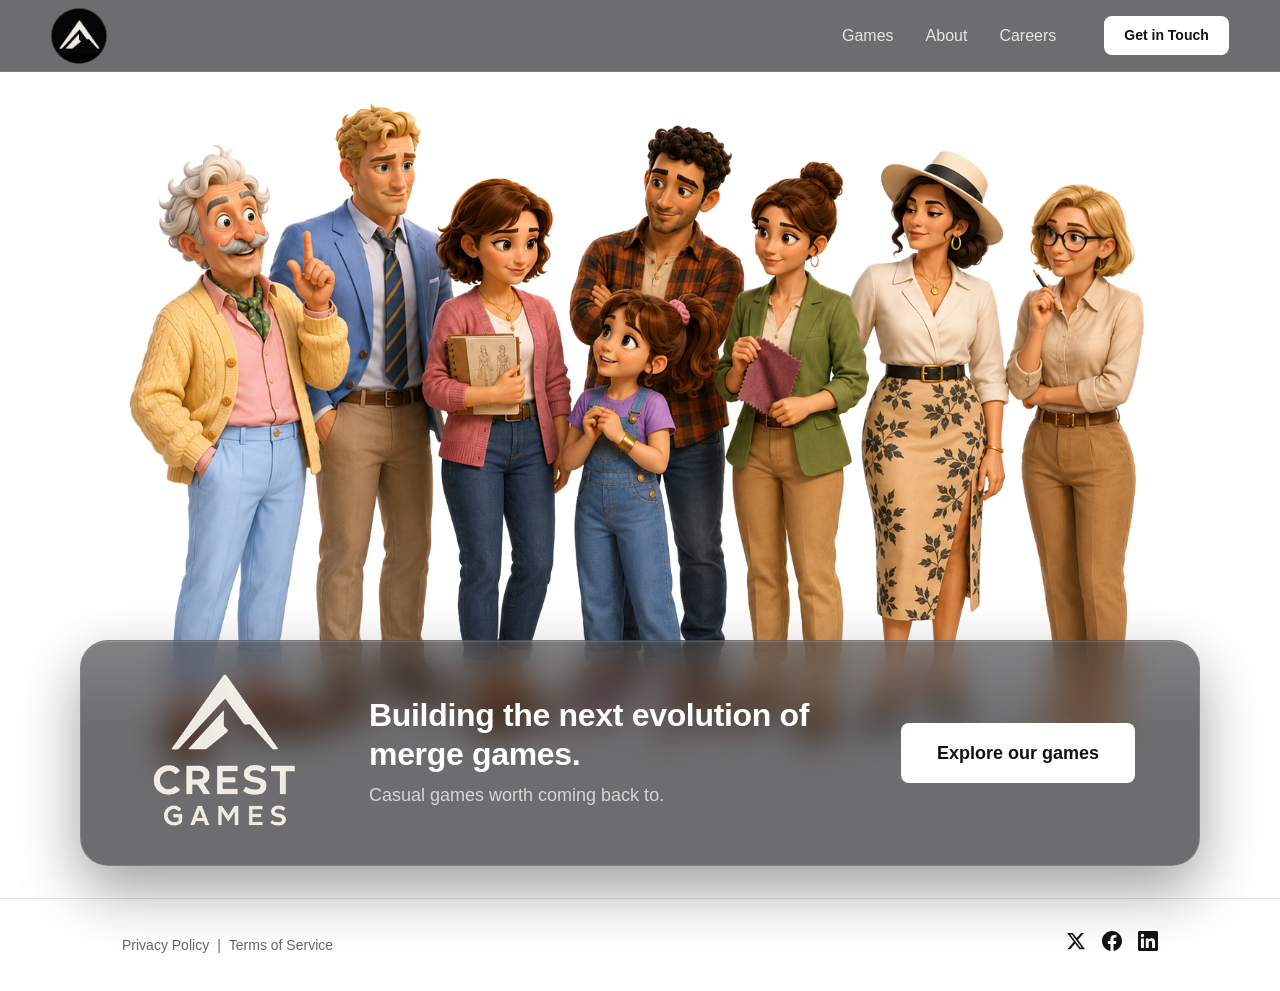
==== index.html @ 96321741 "deploy: Nimble-Games/crest-site@a5022a24611063929df1b5bb5a8504cf4a2ead7c" ====
<!DOCTYPE html><html lang="en"> <head><meta charset="UTF-8"><meta name="viewport" content="width=device-width, initial-scale=1.0"><title>Crest Games — Games that reward quick thinking and elegant execution</title><meta name="description" content="Crest Games — Building engaging casual mobile games worth coming back to."><link rel="canonical" href="https://crest.gs/"><!-- Favicon --><link rel="icon" type="image/png" href="/logo.png"><link rel="apple-touch-icon" href="/logo.png"><!-- Open Graph --><meta property="og:type" content="website"><meta property="og:title" content="Crest Games — Games that reward quick thinking and elegant execution"><meta property="og:description" content="Crest Games — Building engaging casual mobile games worth coming back to."><meta property="og:url" content="https://crest.gs/"><meta property="og:image" content="https://crest.gs/logo-text.png"><meta property="og:site_name" content="Crest Games"><!-- Twitter Card --><meta name="twitter:card" content="summary"><meta name="twitter:title" content="Crest Games — Games that reward quick thinking and elegant execution"><meta name="twitter:description" content="Crest Games — Building engaging casual mobile games worth coming back to."><meta name="twitter:image" content="https://crest.gs/logo-text.png"><!-- Fonts: Satoshi (Fontshare) --><link rel="preconnect" href="https://api.fontshare.com" crossorigin><link href="https://api.fontshare.com/v2/css?f[]=satoshi@300,400,500,700,900&display=swap" rel="stylesheet"><style>.sr-only[data-astro-cid-bbe6dxrz]{position:absolute;width:1px;height:1px;padding:0;margin:-1px;overflow:hidden;clip:rect(0,0,0,0);white-space:nowrap;border:0}.hero[data-astro-cid-bbe6dxrz]{display:flex;flex-direction:column;align-items:center;padding:0 var(--space-lg) var(--space-lg)}.hero-stage[data-astro-cid-bbe6dxrz]{width:100%;display:flex;justify-content:center;padding-top:var(--space-md)}.hero-art[data-astro-cid-bbe6dxrz]{display:block;width:auto;height:auto;max-width:min(1760px,95vw);max-height:calc(100dvh - 220px)}.hero-card[data-astro-cid-bbe6dxrz]{position:relative;z-index:2;width:100%;max-width:1120px;margin-top:calc(-1 * var(--space-2xl));display:flex;flex-direction:row;align-items:center;gap:var(--space-xl);text-align:left;background:#0c0c1099;backdrop-filter:blur(18px) saturate(140%);-webkit-backdrop-filter:blur(18px) saturate(140%);border:1px solid rgba(255,255,255,.14);border-radius:28px;box-shadow:0 24px 60px #00000061,inset 0 1px 1px #ffffff29;padding:var(--space-lg) var(--space-xl);overflow:hidden}.hero-card[data-astro-cid-bbe6dxrz]:before{content:"";position:absolute;inset:0;border-radius:inherit;pointer-events:none;background:linear-gradient(180deg,#ffffff24,#fff0 40%)}.hero-card[data-astro-cid-bbe6dxrz]>[data-astro-cid-bbe6dxrz]{position:relative;z-index:1}.hero-logo[data-astro-cid-bbe6dxrz]{width:160px;height:auto;flex-shrink:0}.hero-copy[data-astro-cid-bbe6dxrz]{flex:1;min-width:0}.hero-tagline[data-astro-cid-bbe6dxrz]{font-size:var(--font-size-2xl);font-weight:700;color:#fff;line-height:1.2;letter-spacing:-.01em}.hero-subtitle[data-astro-cid-bbe6dxrz]{font-size:var(--font-size-lg);color:#ffffffb8;margin-top:var(--space-sm)}.hero-cta[data-astro-cid-bbe6dxrz]{flex-shrink:0;white-space:nowrap;font-size:var(--font-size-lg);padding:1rem 2.25rem;background-color:#fff;color:#111114}.hero-cta[data-astro-cid-bbe6dxrz]:hover{background-color:#ffffffd9}@media(max-width:768px){.hero[data-astro-cid-bbe6dxrz]{padding:0 var(--space-md) var(--space-lg)}.hero-card[data-astro-cid-bbe6dxrz]{flex-direction:column;text-align:center;gap:var(--space-md);margin-top:calc(-1 * var(--space-md));padding:var(--space-xl) var(--space-lg)}.hero-logo[data-astro-cid-bbe6dxrz]{width:140px}.hero-cta[data-astro-cid-bbe6dxrz]{width:100%}}
</style>
<link rel="stylesheet" href="/_astro/BaseLayout.Bu2Nn2dx.css"></head> <body> <a href="#main-content" class="skip-link">Skip to content</a> <header class="site-header" data-astro-cid-3ef6ksr2> <nav class="nav" aria-label="Main navigation" data-astro-cid-3ef6ksr2> <a href="/" class="nav-logo" aria-label="Crest Games home" data-astro-cid-3ef6ksr2> <img src="/logo-header.png" alt="" width="56" height="56" data-astro-cid-3ef6ksr2> </a> <ul class="nav-links" id="nav-links" data-astro-cid-3ef6ksr2> <li data-astro-cid-3ef6ksr2> <a href="/games" data-astro-cid-3ef6ksr2> Games </a> </li><li data-astro-cid-3ef6ksr2> <a href="/about" data-astro-cid-3ef6ksr2> About </a> </li><li data-astro-cid-3ef6ksr2> <a href="/careers" data-astro-cid-3ef6ksr2> Careers </a> </li> </ul> <a href="/contact" class="cta-button nav-cta" data-astro-cid-3ef6ksr2>Get in Touch</a> <button class="mobile-menu-toggle" aria-label="Toggle menu" aria-expanded="false" aria-controls="nav-links" data-astro-cid-3ef6ksr2> <span data-astro-cid-3ef6ksr2></span> <span data-astro-cid-3ef6ksr2></span> <span data-astro-cid-3ef6ksr2></span> </button> </nav> </header> <script type="module">const e=document.querySelector(".mobile-menu-toggle"),t=document.getElementById("nav-links");e&&t&&e.addEventListener("click",()=>{const n=e.getAttribute("aria-expanded")==="true";e.setAttribute("aria-expanded",String(!n)),t.classList.toggle("is-open")});</script> <main id="main-content">  <section class="hero" aria-labelledby="hero-heading" data-astro-cid-bbe6dxrz> <h1 id="hero-heading" class="sr-only" data-astro-cid-bbe6dxrz>Crest Games</h1> <div class="hero-stage" data-astro-cid-bbe6dxrz> <img class="hero-art" src="/landing.png" alt="The Merge Mogul cast" loading="eager" data-astro-cid-bbe6dxrz> </div> <div class="hero-card" data-astro-cid-bbe6dxrz> <img src="/logo-full-white.png" alt="Crest Games" class="hero-logo" width="160" height="160" data-astro-cid-bbe6dxrz> <div class="hero-copy" data-astro-cid-bbe6dxrz> <p class="hero-tagline" data-astro-cid-bbe6dxrz>Building the next evolution of merge games.</p> <p class="hero-subtitle" data-astro-cid-bbe6dxrz>Casual games worth coming back to.</p> </div> <a href="/games" class="cta-button hero-cta" data-astro-cid-bbe6dxrz>Explore our games</a> </div> </section>  </main> <footer class="site-footer" data-astro-cid-sz7xmlte> <div class="footer-inner container" data-astro-cid-sz7xmlte> <div class="footer-legal" data-astro-cid-sz7xmlte> <a href="/privacy-policy" data-astro-cid-sz7xmlte>Privacy Policy</a> <span aria-hidden="true" data-astro-cid-sz7xmlte>|</span> <a href="/terms-of-service" data-astro-cid-sz7xmlte>Terms of Service</a> </div> <div class="social-icons" data-astro-cid-dv46nlzh> <a href="#" target="_blank" rel="noopener noreferrer" aria-label="Twitter" data-astro-cid-dv46nlzh> <svg width="20" height="20" viewBox="0 0 24 24" fill="currentColor" xmlns="http://www.w3.org/2000/svg" data-astro-cid-dv46nlzh> <path d="M18.244 2.25h3.308l-7.227 8.26 8.502 11.24H16.17l-5.214-6.817L4.99 21.75H1.68l7.73-8.835L1.254 2.25H8.08l4.713 6.231zm-1.161 17.52h1.833L7.084 4.126H5.117z" data-astro-cid-dv46nlzh></path> </svg> </a> <a href="#" target="_blank" rel="noopener noreferrer" aria-label="Facebook" data-astro-cid-dv46nlzh> <svg width="20" height="20" viewBox="0 0 24 24" fill="currentColor" xmlns="http://www.w3.org/2000/svg" data-astro-cid-dv46nlzh> <path d="M24 12.073c0-6.627-5.373-12-12-12s-12 5.373-12 12c0 5.99 4.388 10.954 10.125 11.854v-8.385H7.078v-3.47h3.047V9.43c0-3.007 1.792-4.669 4.533-4.669 1.312 0 2.686.235 2.686.235v2.953H15.83c-1.491 0-1.956.925-1.956 1.874v2.25h3.328l-.532 3.47h-2.796v8.385C19.612 23.027 24 18.062 24 12.073z" data-astro-cid-dv46nlzh></path> </svg> </a> <a href="#" target="_blank" rel="noopener noreferrer" aria-label="LinkedIn" data-astro-cid-dv46nlzh> <svg width="20" height="20" viewBox="0 0 24 24" fill="currentColor" xmlns="http://www.w3.org/2000/svg" data-astro-cid-dv46nlzh> <path d="M20.447 20.452h-3.554v-5.569c0-1.328-.027-3.037-1.852-3.037-1.853 0-2.136 1.445-2.136 2.939v5.667H9.351V9h3.414v1.561h.046c.477-.9 1.637-1.85 3.37-1.85 3.601 0 4.267 2.37 4.267 5.455v6.286zM5.337 7.433a2.062 2.062 0 01-2.063-2.065 2.064 2.064 0 112.063 2.065zm1.782 13.019H3.555V9h3.564v11.452zM22.225 0H1.771C.792 0 0 .774 0 1.729v20.542C0 23.227.792 24 1.771 24h20.451C23.2 24 24 23.227 24 22.271V1.729C24 .774 23.2 0 22.222 0h.003z" data-astro-cid-dv46nlzh></path> </svg> </a> </div> </div> </footer> </body></html>
---- _astro/BaseLayout.Bu2Nn2dx.css ----
.site-header[data-astro-cid-3ef6ksr2]{height:var(--header-height);display:flex;align-items:center;position:sticky;top:0;background:#0c0c1099;backdrop-filter:blur(18px) saturate(140%);-webkit-backdrop-filter:blur(18px) saturate(140%);z-index:100;border-bottom:1px solid rgba(255,255,255,.1)}.nav[data-astro-cid-3ef6ksr2]{display:flex;align-items:center;gap:var(--space-lg);width:100%;padding-inline:clamp(1.25rem,4vw,4rem)}.nav-logo[data-astro-cid-3ef6ksr2]{display:inline-flex;align-items:center;justify-content:center;width:56px;height:56px;border-radius:50%;background-color:#131316;border:1px solid rgba(255,255,255,.16);overflow:hidden;transition:transform .2s ease,box-shadow .2s ease;flex-shrink:0}.nav-logo[data-astro-cid-3ef6ksr2]:hover{transform:translateY(-1px);box-shadow:0 6px 18px #0000002e;text-decoration:none}.nav-logo[data-astro-cid-3ef6ksr2] img[data-astro-cid-3ef6ksr2]{display:block;width:100%;height:100%;object-fit:cover}.nav-links[data-astro-cid-3ef6ksr2]{display:flex;gap:var(--space-lg);margin-left:auto}.nav-links[data-astro-cid-3ef6ksr2] a[data-astro-cid-3ef6ksr2]{color:#ffffffd1;font-weight:500;font-size:var(--font-size-base);text-decoration:none;padding:var(--space-xs) 0;border-bottom:2px solid transparent;transition:border-color .2s ease}.nav-links[data-astro-cid-3ef6ksr2] a[data-astro-cid-3ef6ksr2]:hover,.nav-links[data-astro-cid-3ef6ksr2] a[data-astro-cid-3ef6ksr2][aria-current=page]{border-bottom-color:#fff;color:#fff;text-decoration:none}.nav-cta[data-astro-cid-3ef6ksr2]{margin-left:var(--space-md);white-space:nowrap;font-size:var(--font-size-sm);padding:.5rem 1.25rem;background-color:#fff;color:#111114}.nav-cta[data-astro-cid-3ef6ksr2]:hover{background-color:#ffffffd9}.mobile-menu-toggle[data-astro-cid-3ef6ksr2]{display:none;flex-direction:column;gap:5px;background:none;border:none;cursor:pointer;padding:var(--space-sm);margin-left:auto}.mobile-menu-toggle[data-astro-cid-3ef6ksr2] span[data-astro-cid-3ef6ksr2]{display:block;width:24px;height:2px;background-color:#fff;border-radius:2px;transition:transform .2s ease,opacity .2s ease}.mobile-menu-toggle[data-astro-cid-3ef6ksr2][aria-expanded=true] span[data-astro-cid-3ef6ksr2]:nth-child(1){transform:translateY(7px) rotate(45deg)}.mobile-menu-toggle[data-astro-cid-3ef6ksr2][aria-expanded=true] span[data-astro-cid-3ef6ksr2]:nth-child(2){opacity:0}.mobile-menu-toggle[data-astro-cid-3ef6ksr2][aria-expanded=true] span[data-astro-cid-3ef6ksr2]:nth-child(3){transform:translateY(-7px) rotate(-45deg)}@media(max-width:768px){.mobile-menu-toggle[data-astro-cid-3ef6ksr2]{display:flex}.nav-links[data-astro-cid-3ef6ksr2]{display:none;position:absolute;top:var(--header-height);left:0;right:0;flex-direction:column;background:#0c0c10eb;backdrop-filter:blur(18px) saturate(140%);-webkit-backdrop-filter:blur(18px) saturate(140%);padding:var(--space-lg);border-bottom:1px solid rgba(255,255,255,.1);gap:var(--space-md)}.nav-links[data-astro-cid-3ef6ksr2].is-open{display:flex}.nav-cta[data-astro-cid-3ef6ksr2]{display:none}.nav-links[data-astro-cid-3ef6ksr2].is-open+.nav-cta[data-astro-cid-3ef6ksr2]{display:none}}.social-icons[data-astro-cid-dv46nlzh]{display:flex;gap:var(--space-md)}.social-icons[data-astro-cid-dv46nlzh] a[data-astro-cid-dv46nlzh]{color:var(--color-accent);transition:opacity .2s ease;text-decoration:none}.social-icons[data-astro-cid-dv46nlzh] a[data-astro-cid-dv46nlzh]:hover{opacity:.7;text-decoration:none}.site-footer[data-astro-cid-sz7xmlte]{border-top:1px solid var(--color-border);padding:var(--space-lg) 0}.footer-inner[data-astro-cid-sz7xmlte]{display:flex;justify-content:space-between;align-items:center;flex-wrap:wrap;gap:var(--space-md)}.footer-legal[data-astro-cid-sz7xmlte]{display:flex;gap:var(--space-sm);align-items:center;font-size:var(--font-size-sm)}.footer-legal[data-astro-cid-sz7xmlte] a[data-astro-cid-sz7xmlte]{color:var(--color-text-muted);text-decoration:none}.footer-legal[data-astro-cid-sz7xmlte] a[data-astro-cid-sz7xmlte]:hover{color:var(--color-accent);text-decoration:underline}.footer-legal[data-astro-cid-sz7xmlte] span[data-astro-cid-sz7xmlte]{color:var(--color-text-muted)}@media(max-width:768px){.footer-inner[data-astro-cid-sz7xmlte]{flex-direction:column;text-align:center}}:root{--color-bg: #FFFFFF;--color-bg-card: #F6F7F9;--color-accent: #131316;--color-accent-hover: #000000;--color-accent-contrast: #FFFFFF;--color-text: #17181C;--color-text-muted: #626873;--color-border: #E6E7EB;--font-family: "Satoshi", -apple-system, BlinkMacSystemFont, "Segoe UI", sans-serif;--font-size-sm: .875rem;--font-size-base: 1rem;--font-size-lg: 1.125rem;--font-size-xl: 1.5rem;--font-size-2xl: 2rem;--font-size-3xl: 3rem;--space-xs: .25rem;--space-sm: .5rem;--space-md: 1rem;--space-lg: 2rem;--space-xl: 4rem;--space-2xl: 8rem;--max-width: 1100px;--header-height: 72px;--radius-sm: 4px;--radius-md: 8px;--radius-lg: 12px}*,*:before,*:after{box-sizing:border-box;margin:0;padding:0}html{scroll-behavior:smooth}body{font-family:var(--font-family);font-size:var(--font-size-base);color:var(--color-text);background-color:var(--color-bg);line-height:1.6;min-height:100vh;display:flex;flex-direction:column;-webkit-font-smoothing:antialiased;-moz-osx-font-smoothing:grayscale}main{flex:1}img{max-width:100%;height:auto;display:block}a{color:var(--color-accent);text-decoration:none}a:hover{text-decoration:underline}ul{list-style:none}.container{width:100%;max-width:var(--max-width);margin-inline:auto;padding-inline:var(--space-lg)}.cta-button{display:inline-block;background-color:var(--color-accent);color:var(--color-accent-contrast);padding:.75rem 1.75rem;border-radius:var(--radius-md);font-weight:600;font-size:var(--font-size-base);font-family:var(--font-family);text-decoration:none;border:none;cursor:pointer;transition:background-color .2s ease}.cta-button:hover{background-color:var(--color-accent-hover);text-decoration:none}.page-section{padding:var(--space-xl) 0}.page-header{text-align:center;margin-bottom:var(--space-xl)}.page-header h1{font-size:var(--font-size-2xl);color:var(--color-text);margin-bottom:var(--space-md)}.page-header p{font-size:var(--font-size-lg);color:var(--color-text-muted);max-width:600px;margin-inline:auto}.skip-link{position:absolute;top:-100%;left:var(--space-md);background:var(--color-accent);color:var(--color-accent-contrast);padding:var(--space-sm) var(--space-md);border-radius:var(--radius-sm);z-index:1000;font-weight:600}.skip-link:focus{top:var(--space-md)}
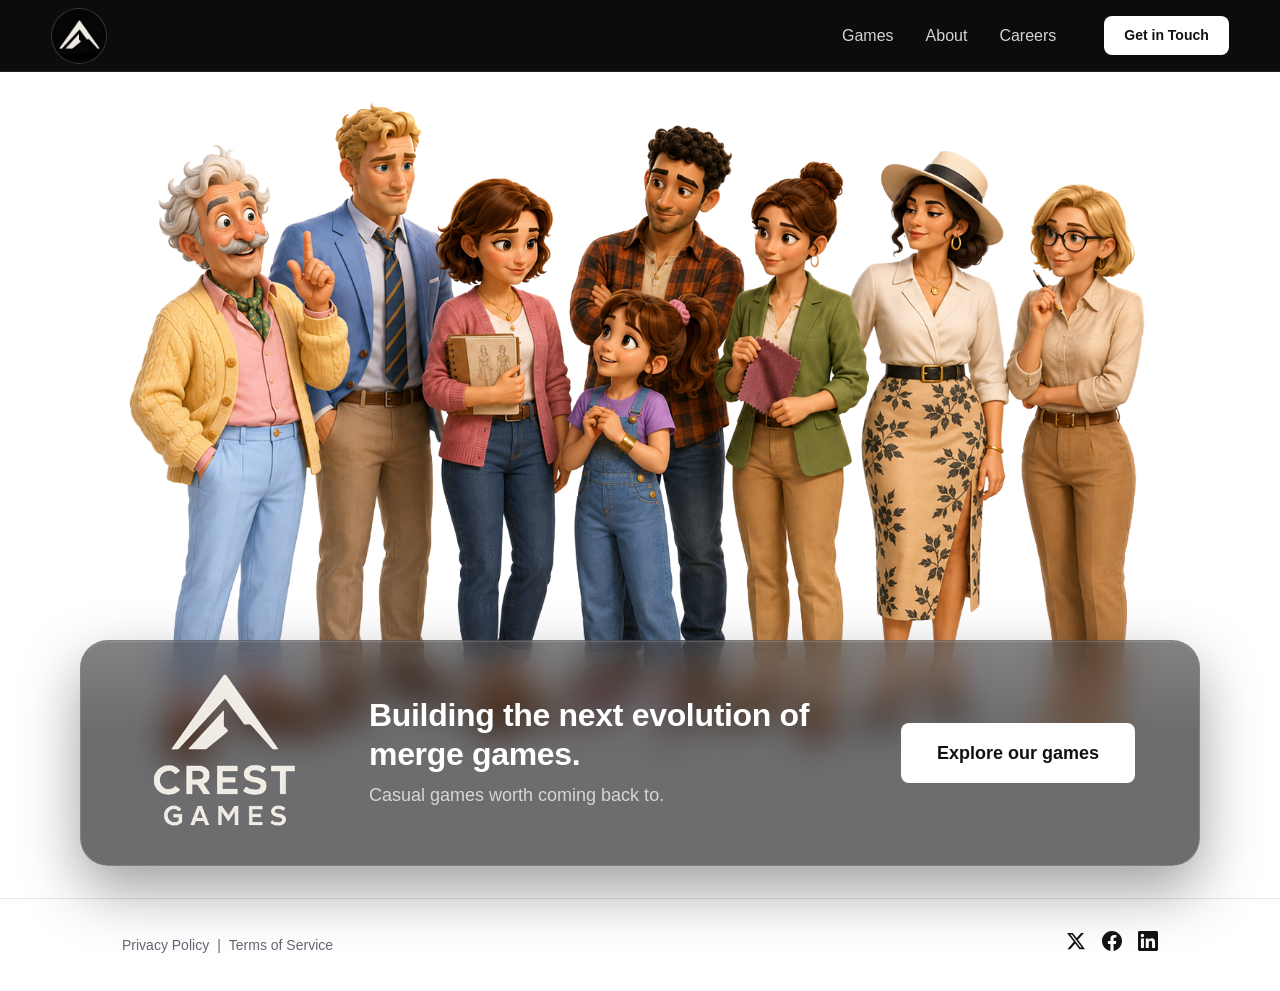
==== commit c18c9944: "deploy: Nimble-Games/crest-site@c7c2d1652cb5ce0b30641ab8d117ed3d512cab43" ====
--- a/index.html
+++ b/index.html
@@ -1,3 +1,3 @@
 <!DOCTYPE html><html lang="en"> <head><meta charset="UTF-8"><meta name="viewport" content="width=device-width, initial-scale=1.0"><title>Crest Games — Games that reward quick thinking and elegant execution</title><meta name="description" content="Crest Games — Building engaging casual mobile games worth coming back to."><link rel="canonical" href="https://crest.gs/"><!-- Favicon --><link rel="icon" type="image/png" href="/logo.png"><link rel="apple-touch-icon" href="/logo.png"><!-- Open Graph --><meta property="og:type" content="website"><meta property="og:title" content="Crest Games — Games that reward quick thinking and elegant execution"><meta property="og:description" content="Crest Games — Building engaging casual mobile games worth coming back to."><meta property="og:url" content="https://crest.gs/"><meta property="og:image" content="https://crest.gs/logo-text.png"><meta property="og:site_name" content="Crest Games"><!-- Twitter Card --><meta name="twitter:card" content="summary"><meta name="twitter:title" content="Crest Games — Games that reward quick thinking and elegant execution"><meta name="twitter:description" content="Crest Games — Building engaging casual mobile games worth coming back to."><meta name="twitter:image" content="https://crest.gs/logo-text.png"><!-- Fonts: Satoshi (Fontshare) --><link rel="preconnect" href="https://api.fontshare.com" crossorigin><link href="https://api.fontshare.com/v2/css?f[]=satoshi@300,400,500,700,900&display=swap" rel="stylesheet"><style>.sr-only[data-astro-cid-bbe6dxrz]{position:absolute;width:1px;height:1px;padding:0;margin:-1px;overflow:hidden;clip:rect(0,0,0,0);white-space:nowrap;border:0}.hero[data-astro-cid-bbe6dxrz]{display:flex;flex-direction:column;align-items:center;padding:0 var(--space-lg) var(--space-lg)}.hero-stage[data-astro-cid-bbe6dxrz]{width:100%;display:flex;justify-content:center;padding-top:var(--space-md)}.hero-art[data-astro-cid-bbe6dxrz]{display:block;width:auto;height:auto;max-width:min(1760px,95vw);max-height:calc(100dvh - 220px)}.hero-card[data-astro-cid-bbe6dxrz]{position:relative;z-index:2;width:100%;max-width:1120px;margin-top:calc(-1 * var(--space-2xl));display:flex;flex-direction:row;align-items:center;gap:var(--space-xl);text-align:left;background:#0c0c1099;backdrop-filter:blur(18px) saturate(140%);-webkit-backdrop-filter:blur(18px) saturate(140%);border:1px solid rgba(255,255,255,.14);border-radius:28px;box-shadow:0 24px 60px #00000061,inset 0 1px 1px #ffffff29;padding:var(--space-lg) var(--space-xl);overflow:hidden}.hero-card[data-astro-cid-bbe6dxrz]:before{content:"";position:absolute;inset:0;border-radius:inherit;pointer-events:none;background:linear-gradient(180deg,#ffffff24,#fff0 40%)}.hero-card[data-astro-cid-bbe6dxrz]>[data-astro-cid-bbe6dxrz]{position:relative;z-index:1}.hero-logo[data-astro-cid-bbe6dxrz]{width:160px;height:auto;flex-shrink:0}.hero-copy[data-astro-cid-bbe6dxrz]{flex:1;min-width:0}.hero-tagline[data-astro-cid-bbe6dxrz]{font-size:var(--font-size-2xl);font-weight:700;color:#fff;line-height:1.2;letter-spacing:-.01em}.hero-subtitle[data-astro-cid-bbe6dxrz]{font-size:var(--font-size-lg);color:#ffffffb8;margin-top:var(--space-sm)}.hero-cta[data-astro-cid-bbe6dxrz]{flex-shrink:0;white-space:nowrap;font-size:var(--font-size-lg);padding:1rem 2.25rem;background-color:#fff;color:#111114}.hero-cta[data-astro-cid-bbe6dxrz]:hover{background-color:#ffffffd9}@media(max-width:768px){.hero[data-astro-cid-bbe6dxrz]{padding:0 var(--space-md) var(--space-lg)}.hero-card[data-astro-cid-bbe6dxrz]{flex-direction:column;text-align:center;gap:var(--space-md);margin-top:calc(-1 * var(--space-md));padding:var(--space-xl) var(--space-lg)}.hero-logo[data-astro-cid-bbe6dxrz]{width:140px}.hero-cta[data-astro-cid-bbe6dxrz]{width:100%}}
 </style>
-<link rel="stylesheet" href="/_astro/BaseLayout.Bu2Nn2dx.css"></head> <body> <a href="#main-content" class="skip-link">Skip to content</a> <header class="site-header" data-astro-cid-3ef6ksr2> <nav class="nav" aria-label="Main navigation" data-astro-cid-3ef6ksr2> <a href="/" class="nav-logo" aria-label="Crest Games home" data-astro-cid-3ef6ksr2> <img src="/logo-header.png" alt="" width="56" height="56" data-astro-cid-3ef6ksr2> </a> <ul class="nav-links" id="nav-links" data-astro-cid-3ef6ksr2> <li data-astro-cid-3ef6ksr2> <a href="/games" data-astro-cid-3ef6ksr2> Games </a> </li><li data-astro-cid-3ef6ksr2> <a href="/about" data-astro-cid-3ef6ksr2> About </a> </li><li data-astro-cid-3ef6ksr2> <a href="/careers" data-astro-cid-3ef6ksr2> Careers </a> </li> </ul> <a href="/contact" class="cta-button nav-cta" data-astro-cid-3ef6ksr2>Get in Touch</a> <button class="mobile-menu-toggle" aria-label="Toggle menu" aria-expanded="false" aria-controls="nav-links" data-astro-cid-3ef6ksr2> <span data-astro-cid-3ef6ksr2></span> <span data-astro-cid-3ef6ksr2></span> <span data-astro-cid-3ef6ksr2></span> </button> </nav> </header> <script type="module">const e=document.querySelector(".mobile-menu-toggle"),t=document.getElementById("nav-links");e&&t&&e.addEventListener("click",()=>{const n=e.getAttribute("aria-expanded")==="true";e.setAttribute("aria-expanded",String(!n)),t.classList.toggle("is-open")});</script> <main id="main-content">  <section class="hero" aria-labelledby="hero-heading" data-astro-cid-bbe6dxrz> <h1 id="hero-heading" class="sr-only" data-astro-cid-bbe6dxrz>Crest Games</h1> <div class="hero-stage" data-astro-cid-bbe6dxrz> <img class="hero-art" src="/landing.png" alt="The Merge Mogul cast" loading="eager" data-astro-cid-bbe6dxrz> </div> <div class="hero-card" data-astro-cid-bbe6dxrz> <img src="/logo-full-white.png" alt="Crest Games" class="hero-logo" width="160" height="160" data-astro-cid-bbe6dxrz> <div class="hero-copy" data-astro-cid-bbe6dxrz> <p class="hero-tagline" data-astro-cid-bbe6dxrz>Building the next evolution of merge games.</p> <p class="hero-subtitle" data-astro-cid-bbe6dxrz>Casual games worth coming back to.</p> </div> <a href="/games" class="cta-button hero-cta" data-astro-cid-bbe6dxrz>Explore our games</a> </div> </section>  </main> <footer class="site-footer" data-astro-cid-sz7xmlte> <div class="footer-inner container" data-astro-cid-sz7xmlte> <div class="footer-legal" data-astro-cid-sz7xmlte> <a href="/privacy-policy" data-astro-cid-sz7xmlte>Privacy Policy</a> <span aria-hidden="true" data-astro-cid-sz7xmlte>|</span> <a href="/terms-of-service" data-astro-cid-sz7xmlte>Terms of Service</a> </div> <div class="social-icons" data-astro-cid-dv46nlzh> <a href="#" target="_blank" rel="noopener noreferrer" aria-label="Twitter" data-astro-cid-dv46nlzh> <svg width="20" height="20" viewBox="0 0 24 24" fill="currentColor" xmlns="http://www.w3.org/2000/svg" data-astro-cid-dv46nlzh> <path d="M18.244 2.25h3.308l-7.227 8.26 8.502 11.24H16.17l-5.214-6.817L4.99 21.75H1.68l7.73-8.835L1.254 2.25H8.08l4.713 6.231zm-1.161 17.52h1.833L7.084 4.126H5.117z" data-astro-cid-dv46nlzh></path> </svg> </a> <a href="#" target="_blank" rel="noopener noreferrer" aria-label="Facebook" data-astro-cid-dv46nlzh> <svg width="20" height="20" viewBox="0 0 24 24" fill="currentColor" xmlns="http://www.w3.org/2000/svg" data-astro-cid-dv46nlzh> <path d="M24 12.073c0-6.627-5.373-12-12-12s-12 5.373-12 12c0 5.99 4.388 10.954 10.125 11.854v-8.385H7.078v-3.47h3.047V9.43c0-3.007 1.792-4.669 4.533-4.669 1.312 0 2.686.235 2.686.235v2.953H15.83c-1.491 0-1.956.925-1.956 1.874v2.25h3.328l-.532 3.47h-2.796v8.385C19.612 23.027 24 18.062 24 12.073z" data-astro-cid-dv46nlzh></path> </svg> </a> <a href="#" target="_blank" rel="noopener noreferrer" aria-label="LinkedIn" data-astro-cid-dv46nlzh> <svg width="20" height="20" viewBox="0 0 24 24" fill="currentColor" xmlns="http://www.w3.org/2000/svg" data-astro-cid-dv46nlzh> <path d="M20.447 20.452h-3.554v-5.569c0-1.328-.027-3.037-1.852-3.037-1.853 0-2.136 1.445-2.136 2.939v5.667H9.351V9h3.414v1.561h.046c.477-.9 1.637-1.85 3.37-1.85 3.601 0 4.267 2.37 4.267 5.455v6.286zM5.337 7.433a2.062 2.062 0 01-2.063-2.065 2.064 2.064 0 112.063 2.065zm1.782 13.019H3.555V9h3.564v11.452zM22.225 0H1.771C.792 0 0 .774 0 1.729v20.542C0 23.227.792 24 1.771 24h20.451C23.2 24 24 23.227 24 22.271V1.729C24 .774 23.2 0 22.222 0h.003z" data-astro-cid-dv46nlzh></path> </svg> </a> </div> </div> </footer> </body></html>+<link rel="stylesheet" href="/_astro/BaseLayout.CDjZquDI.css"></head> <body> <a href="#main-content" class="skip-link">Skip to content</a> <header class="site-header" data-astro-cid-3ef6ksr2> <nav class="nav" aria-label="Main navigation" data-astro-cid-3ef6ksr2> <a href="/" class="nav-logo" aria-label="Crest Games home" data-astro-cid-3ef6ksr2> <img src="/logo-header.png" alt="" width="56" height="56" data-astro-cid-3ef6ksr2> </a> <ul class="nav-links" id="nav-links" data-astro-cid-3ef6ksr2> <li data-astro-cid-3ef6ksr2> <a href="/games" data-astro-cid-3ef6ksr2> Games </a> </li><li data-astro-cid-3ef6ksr2> <a href="/about" data-astro-cid-3ef6ksr2> About </a> </li><li data-astro-cid-3ef6ksr2> <a href="/careers" data-astro-cid-3ef6ksr2> Careers </a> </li> </ul> <a href="/contact" class="cta-button nav-cta" data-astro-cid-3ef6ksr2>Get in Touch</a> <button class="mobile-menu-toggle" aria-label="Toggle menu" aria-expanded="false" aria-controls="nav-links" data-astro-cid-3ef6ksr2> <span data-astro-cid-3ef6ksr2></span> <span data-astro-cid-3ef6ksr2></span> <span data-astro-cid-3ef6ksr2></span> </button> </nav> </header> <script type="module">const e=document.querySelector(".mobile-menu-toggle"),t=document.getElementById("nav-links");e&&t&&e.addEventListener("click",()=>{const n=e.getAttribute("aria-expanded")==="true";e.setAttribute("aria-expanded",String(!n)),t.classList.toggle("is-open")});</script> <main id="main-content">  <section class="hero" aria-labelledby="hero-heading" data-astro-cid-bbe6dxrz> <h1 id="hero-heading" class="sr-only" data-astro-cid-bbe6dxrz>Crest Games</h1> <div class="hero-stage" data-astro-cid-bbe6dxrz> <img class="hero-art" src="/landing.png" alt="The Merge Mogul cast" loading="eager" data-astro-cid-bbe6dxrz> </div> <div class="hero-card" data-astro-cid-bbe6dxrz> <img src="/logo-full-white.png" alt="Crest Games" class="hero-logo" width="160" height="160" data-astro-cid-bbe6dxrz> <div class="hero-copy" data-astro-cid-bbe6dxrz> <p class="hero-tagline" data-astro-cid-bbe6dxrz>Building the next evolution of merge games.</p> <p class="hero-subtitle" data-astro-cid-bbe6dxrz>Casual games worth coming back to.</p> </div> <a href="/games" class="cta-button hero-cta" data-astro-cid-bbe6dxrz>Explore our games</a> </div> </section>  </main> <footer class="site-footer" data-astro-cid-sz7xmlte> <div class="footer-inner container" data-astro-cid-sz7xmlte> <div class="footer-legal" data-astro-cid-sz7xmlte> <a href="/privacy-policy" data-astro-cid-sz7xmlte>Privacy Policy</a> <span aria-hidden="true" data-astro-cid-sz7xmlte>|</span> <a href="/terms-of-service" data-astro-cid-sz7xmlte>Terms of Service</a> </div> <div class="social-icons" data-astro-cid-dv46nlzh> <a href="#" target="_blank" rel="noopener noreferrer" aria-label="Twitter" data-astro-cid-dv46nlzh> <svg width="20" height="20" viewBox="0 0 24 24" fill="currentColor" xmlns="http://www.w3.org/2000/svg" data-astro-cid-dv46nlzh> <path d="M18.244 2.25h3.308l-7.227 8.26 8.502 11.24H16.17l-5.214-6.817L4.99 21.75H1.68l7.73-8.835L1.254 2.25H8.08l4.713 6.231zm-1.161 17.52h1.833L7.084 4.126H5.117z" data-astro-cid-dv46nlzh></path> </svg> </a> <a href="#" target="_blank" rel="noopener noreferrer" aria-label="Facebook" data-astro-cid-dv46nlzh> <svg width="20" height="20" viewBox="0 0 24 24" fill="currentColor" xmlns="http://www.w3.org/2000/svg" data-astro-cid-dv46nlzh> <path d="M24 12.073c0-6.627-5.373-12-12-12s-12 5.373-12 12c0 5.99 4.388 10.954 10.125 11.854v-8.385H7.078v-3.47h3.047V9.43c0-3.007 1.792-4.669 4.533-4.669 1.312 0 2.686.235 2.686.235v2.953H15.83c-1.491 0-1.956.925-1.956 1.874v2.25h3.328l-.532 3.47h-2.796v8.385C19.612 23.027 24 18.062 24 12.073z" data-astro-cid-dv46nlzh></path> </svg> </a> <a href="#" target="_blank" rel="noopener noreferrer" aria-label="LinkedIn" data-astro-cid-dv46nlzh> <svg width="20" height="20" viewBox="0 0 24 24" fill="currentColor" xmlns="http://www.w3.org/2000/svg" data-astro-cid-dv46nlzh> <path d="M20.447 20.452h-3.554v-5.569c0-1.328-.027-3.037-1.852-3.037-1.853 0-2.136 1.445-2.136 2.939v5.667H9.351V9h3.414v1.561h.046c.477-.9 1.637-1.85 3.37-1.85 3.601 0 4.267 2.37 4.267 5.455v6.286zM5.337 7.433a2.062 2.062 0 01-2.063-2.065 2.064 2.064 0 112.063 2.065zm1.782 13.019H3.555V9h3.564v11.452zM22.225 0H1.771C.792 0 0 .774 0 1.729v20.542C0 23.227.792 24 1.771 24h20.451C23.2 24 24 23.227 24 22.271V1.729C24 .774 23.2 0 22.222 0h.003z" data-astro-cid-dv46nlzh></path> </svg> </a> </div> </div> </footer> </body></html>
--- a/_astro/BaseLayout.CDjZquDI.css
+++ b/_astro/BaseLayout.CDjZquDI.css
@@ -0,0 +1 @@
+.site-header[data-astro-cid-3ef6ksr2]{height:var(--header-height);display:flex;align-items:center;position:sticky;top:0;background-color:#0c0c0f;z-index:100;border-bottom:1px solid rgba(255,255,255,.08)}.nav[data-astro-cid-3ef6ksr2]{display:flex;align-items:center;gap:var(--space-lg);width:100%;padding-inline:clamp(1.25rem,4vw,4rem)}.nav-logo[data-astro-cid-3ef6ksr2]{display:inline-flex;align-items:center;justify-content:center;width:56px;height:56px;border-radius:50%;background-color:#131316;border:1px solid rgba(255,255,255,.16);overflow:hidden;transition:transform .2s ease,box-shadow .2s ease;flex-shrink:0}.nav-logo[data-astro-cid-3ef6ksr2]:hover{transform:translateY(-1px);box-shadow:0 6px 18px #0000002e;text-decoration:none}.nav-logo[data-astro-cid-3ef6ksr2] img[data-astro-cid-3ef6ksr2]{display:block;width:100%;height:100%;object-fit:cover}.nav-links[data-astro-cid-3ef6ksr2]{display:flex;gap:var(--space-lg);margin-left:auto}.nav-links[data-astro-cid-3ef6ksr2] a[data-astro-cid-3ef6ksr2]{color:#ffffffd1;font-weight:500;font-size:var(--font-size-base);text-decoration:none;padding:var(--space-xs) 0;border-bottom:2px solid transparent;transition:border-color .2s ease}.nav-links[data-astro-cid-3ef6ksr2] a[data-astro-cid-3ef6ksr2]:hover,.nav-links[data-astro-cid-3ef6ksr2] a[data-astro-cid-3ef6ksr2][aria-current=page]{border-bottom-color:#fff;color:#fff;text-decoration:none}.nav-cta[data-astro-cid-3ef6ksr2]{margin-left:var(--space-md);white-space:nowrap;font-size:var(--font-size-sm);padding:.5rem 1.25rem;background-color:#fff;color:#111114}.nav-cta[data-astro-cid-3ef6ksr2]:hover{background-color:#ffffffd9}.mobile-menu-toggle[data-astro-cid-3ef6ksr2]{display:none;flex-direction:column;gap:5px;background:none;border:none;cursor:pointer;padding:var(--space-sm);margin-left:auto}.mobile-menu-toggle[data-astro-cid-3ef6ksr2] span[data-astro-cid-3ef6ksr2]{display:block;width:24px;height:2px;background-color:#fff;border-radius:2px;transition:transform .2s ease,opacity .2s ease}.mobile-menu-toggle[data-astro-cid-3ef6ksr2][aria-expanded=true] span[data-astro-cid-3ef6ksr2]:nth-child(1){transform:translateY(7px) rotate(45deg)}.mobile-menu-toggle[data-astro-cid-3ef6ksr2][aria-expanded=true] span[data-astro-cid-3ef6ksr2]:nth-child(2){opacity:0}.mobile-menu-toggle[data-astro-cid-3ef6ksr2][aria-expanded=true] span[data-astro-cid-3ef6ksr2]:nth-child(3){transform:translateY(-7px) rotate(-45deg)}@media(max-width:768px){.mobile-menu-toggle[data-astro-cid-3ef6ksr2]{display:flex}.nav-links[data-astro-cid-3ef6ksr2]{display:none;position:absolute;top:var(--header-height);left:0;right:0;flex-direction:column;background:#0c0c10eb;backdrop-filter:blur(18px) saturate(140%);-webkit-backdrop-filter:blur(18px) saturate(140%);padding:var(--space-lg);border-bottom:1px solid rgba(255,255,255,.1);gap:var(--space-md)}.nav-links[data-astro-cid-3ef6ksr2].is-open{display:flex}.nav-cta[data-astro-cid-3ef6ksr2]{display:none}.nav-links[data-astro-cid-3ef6ksr2].is-open+.nav-cta[data-astro-cid-3ef6ksr2]{display:none}}.social-icons[data-astro-cid-dv46nlzh]{display:flex;gap:var(--space-md)}.social-icons[data-astro-cid-dv46nlzh] a[data-astro-cid-dv46nlzh]{color:var(--color-accent);transition:opacity .2s ease;text-decoration:none}.social-icons[data-astro-cid-dv46nlzh] a[data-astro-cid-dv46nlzh]:hover{opacity:.7;text-decoration:none}.site-footer[data-astro-cid-sz7xmlte]{border-top:1px solid var(--color-border);padding:var(--space-lg) 0}.footer-inner[data-astro-cid-sz7xmlte]{display:flex;justify-content:space-between;align-items:center;flex-wrap:wrap;gap:var(--space-md)}.footer-legal[data-astro-cid-sz7xmlte]{display:flex;gap:var(--space-sm);align-items:center;font-size:var(--font-size-sm)}.footer-legal[data-astro-cid-sz7xmlte] a[data-astro-cid-sz7xmlte]{color:var(--color-text-muted);text-decoration:none}.footer-legal[data-astro-cid-sz7xmlte] a[data-astro-cid-sz7xmlte]:hover{color:var(--color-accent);text-decoration:underline}.footer-legal[data-astro-cid-sz7xmlte] span[data-astro-cid-sz7xmlte]{color:var(--color-text-muted)}@media(max-width:768px){.footer-inner[data-astro-cid-sz7xmlte]{flex-direction:column;text-align:center}}:root{--color-bg: #FFFFFF;--color-bg-card: #F6F7F9;--color-accent: #131316;--color-accent-hover: #000000;--color-accent-contrast: #FFFFFF;--color-text: #17181C;--color-text-muted: #626873;--color-border: #E6E7EB;--font-family: "Satoshi", -apple-system, BlinkMacSystemFont, "Segoe UI", sans-serif;--font-size-sm: .875rem;--font-size-base: 1rem;--font-size-lg: 1.125rem;--font-size-xl: 1.5rem;--font-size-2xl: 2rem;--font-size-3xl: 3rem;--space-xs: .25rem;--space-sm: .5rem;--space-md: 1rem;--space-lg: 2rem;--space-xl: 4rem;--space-2xl: 8rem;--max-width: 1100px;--header-height: 72px;--radius-sm: 4px;--radius-md: 8px;--radius-lg: 12px}*,*:before,*:after{box-sizing:border-box;margin:0;padding:0}html{scroll-behavior:smooth}body{font-family:var(--font-family);font-size:var(--font-size-base);color:var(--color-text);background-color:var(--color-bg);line-height:1.6;min-height:100vh;display:flex;flex-direction:column;-webkit-font-smoothing:antialiased;-moz-osx-font-smoothing:grayscale}main{flex:1}img{max-width:100%;height:auto;display:block}a{color:var(--color-accent);text-decoration:none}a:hover{text-decoration:underline}ul{list-style:none}.container{width:100%;max-width:var(--max-width);margin-inline:auto;padding-inline:var(--space-lg)}.cta-button{display:inline-block;background-color:var(--color-accent);color:var(--color-accent-contrast);padding:.75rem 1.75rem;border-radius:var(--radius-md);font-weight:600;font-size:var(--font-size-base);font-family:var(--font-family);text-decoration:none;border:none;cursor:pointer;transition:background-color .2s ease}.cta-button:hover{background-color:var(--color-accent-hover);text-decoration:none}.page-section{padding:var(--space-xl) 0}.page-header{text-align:center;margin-bottom:var(--space-xl)}.page-header h1{font-size:var(--font-size-2xl);color:var(--color-text);margin-bottom:var(--space-md)}.page-header p{font-size:var(--font-size-lg);color:var(--color-text-muted);max-width:600px;margin-inline:auto}.skip-link{position:absolute;top:-100%;left:var(--space-md);background:var(--color-accent);color:var(--color-accent-contrast);padding:var(--space-sm) var(--space-md);border-radius:var(--radius-sm);z-index:1000;font-weight:600}.skip-link:focus{top:var(--space-md)}
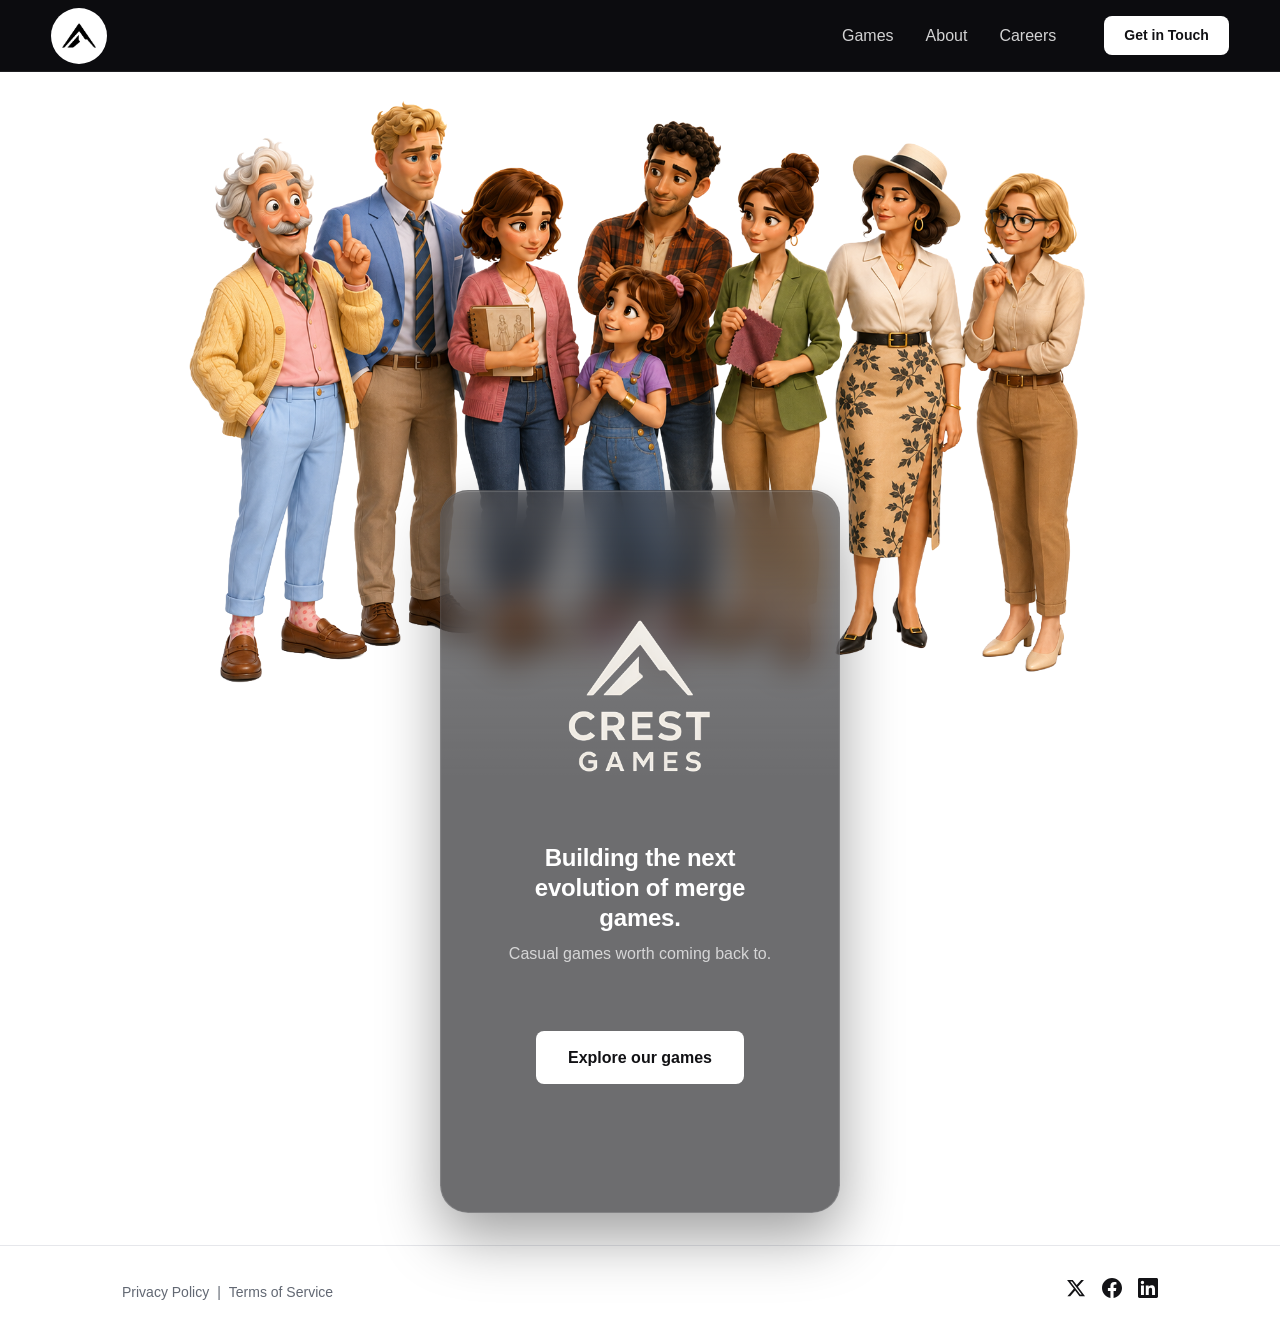
==== commit 3dfaca61: "deploy: Nimble-Games/crest-site@6b76951d31c34de9723d6e1f3de04f0567517586" ====
--- a/index.html
+++ b/index.html
@@ -1,3 +1,3 @@
-<!DOCTYPE html><html lang="en"> <head><meta charset="UTF-8"><meta name="viewport" content="width=device-width, initial-scale=1.0"><title>Crest Games — Games that reward quick thinking and elegant execution</title><meta name="description" content="Crest Games — Building engaging casual mobile games worth coming back to."><link rel="canonical" href="https://crest.gs/"><!-- Favicon --><link rel="icon" type="image/png" href="/logo.png"><link rel="apple-touch-icon" href="/logo.png"><!-- Open Graph --><meta property="og:type" content="website"><meta property="og:title" content="Crest Games — Games that reward quick thinking and elegant execution"><meta property="og:description" content="Crest Games — Building engaging casual mobile games worth coming back to."><meta property="og:url" content="https://crest.gs/"><meta property="og:image" content="https://crest.gs/logo-text.png"><meta property="og:site_name" content="Crest Games"><!-- Twitter Card --><meta name="twitter:card" content="summary"><meta name="twitter:title" content="Crest Games — Games that reward quick thinking and elegant execution"><meta name="twitter:description" content="Crest Games — Building engaging casual mobile games worth coming back to."><meta name="twitter:image" content="https://crest.gs/logo-text.png"><!-- Fonts: Satoshi (Fontshare) --><link rel="preconnect" href="https://api.fontshare.com" crossorigin><link href="https://api.fontshare.com/v2/css?f[]=satoshi@300,400,500,700,900&display=swap" rel="stylesheet"><style>.sr-only[data-astro-cid-bbe6dxrz]{position:absolute;width:1px;height:1px;padding:0;margin:-1px;overflow:hidden;clip:rect(0,0,0,0);white-space:nowrap;border:0}.hero[data-astro-cid-bbe6dxrz]{display:flex;flex-direction:column;align-items:center;padding:0 var(--space-lg) var(--space-lg)}.hero-stage[data-astro-cid-bbe6dxrz]{width:100%;display:flex;justify-content:center;padding-top:var(--space-md)}.hero-art[data-astro-cid-bbe6dxrz]{display:block;width:auto;height:auto;max-width:min(1760px,95vw);max-height:calc(100dvh - 220px)}.hero-card[data-astro-cid-bbe6dxrz]{position:relative;z-index:2;width:100%;max-width:1120px;margin-top:calc(-1 * var(--space-2xl));display:flex;flex-direction:row;align-items:center;gap:var(--space-xl);text-align:left;background:#0c0c1099;backdrop-filter:blur(18px) saturate(140%);-webkit-backdrop-filter:blur(18px) saturate(140%);border:1px solid rgba(255,255,255,.14);border-radius:28px;box-shadow:0 24px 60px #00000061,inset 0 1px 1px #ffffff29;padding:var(--space-lg) var(--space-xl);overflow:hidden}.hero-card[data-astro-cid-bbe6dxrz]:before{content:"";position:absolute;inset:0;border-radius:inherit;pointer-events:none;background:linear-gradient(180deg,#ffffff24,#fff0 40%)}.hero-card[data-astro-cid-bbe6dxrz]>[data-astro-cid-bbe6dxrz]{position:relative;z-index:1}.hero-logo[data-astro-cid-bbe6dxrz]{width:160px;height:auto;flex-shrink:0}.hero-copy[data-astro-cid-bbe6dxrz]{flex:1;min-width:0}.hero-tagline[data-astro-cid-bbe6dxrz]{font-size:var(--font-size-2xl);font-weight:700;color:#fff;line-height:1.2;letter-spacing:-.01em}.hero-subtitle[data-astro-cid-bbe6dxrz]{font-size:var(--font-size-lg);color:#ffffffb8;margin-top:var(--space-sm)}.hero-cta[data-astro-cid-bbe6dxrz]{flex-shrink:0;white-space:nowrap;font-size:var(--font-size-lg);padding:1rem 2.25rem;background-color:#fff;color:#111114}.hero-cta[data-astro-cid-bbe6dxrz]:hover{background-color:#ffffffd9}@media(max-width:768px){.hero[data-astro-cid-bbe6dxrz]{padding:0 var(--space-md) var(--space-lg)}.hero-card[data-astro-cid-bbe6dxrz]{flex-direction:column;text-align:center;gap:var(--space-md);margin-top:calc(-1 * var(--space-md));padding:var(--space-xl) var(--space-lg)}.hero-logo[data-astro-cid-bbe6dxrz]{width:140px}.hero-cta[data-astro-cid-bbe6dxrz]{width:100%}}
+<!DOCTYPE html><html lang="en"> <head><meta charset="UTF-8"><meta name="viewport" content="width=device-width, initial-scale=1.0"><title>Crest Games — Games that reward quick thinking and elegant execution</title><meta name="description" content="Crest Games — Building engaging casual mobile games worth coming back to."><link rel="canonical" href="https://crest.gs/"><!-- Favicon --><link rel="icon" type="image/png" href="/logo.png"><link rel="apple-touch-icon" href="/logo.png"><!-- Open Graph --><meta property="og:type" content="website"><meta property="og:title" content="Crest Games — Games that reward quick thinking and elegant execution"><meta property="og:description" content="Crest Games — Building engaging casual mobile games worth coming back to."><meta property="og:url" content="https://crest.gs/"><meta property="og:image" content="https://crest.gs/logo-text.png"><meta property="og:site_name" content="Crest Games"><!-- Twitter Card --><meta name="twitter:card" content="summary"><meta name="twitter:title" content="Crest Games — Games that reward quick thinking and elegant execution"><meta name="twitter:description" content="Crest Games — Building engaging casual mobile games worth coming back to."><meta name="twitter:image" content="https://crest.gs/logo-text.png"><!-- Fonts: Satoshi (Fontshare) --><link rel="preconnect" href="https://api.fontshare.com" crossorigin><link href="https://api.fontshare.com/v2/css?f[]=satoshi@300,400,500,700,900&display=swap" rel="stylesheet"><style>.sr-only[data-astro-cid-bbe6dxrz]{position:absolute;width:1px;height:1px;padding:0;margin:-1px;overflow:hidden;clip:rect(0,0,0,0);white-space:nowrap;border:0}.hero[data-astro-cid-bbe6dxrz]{display:flex;flex-direction:column;align-items:center;padding:0 var(--space-lg) var(--space-lg)}.hero-stage[data-astro-cid-bbe6dxrz]{width:100%;display:flex;justify-content:center;padding-top:var(--space-md)}.hero-art[data-astro-cid-bbe6dxrz]{display:block;width:auto;height:auto;max-width:min(1760px,95vw);max-height:calc(100dvh - 300px)}.hero-card[data-astro-cid-bbe6dxrz]{position:relative;z-index:2;width:100%;max-width:400px;margin-top:-22vh;display:flex;flex-direction:column;align-items:center;justify-content:space-between;text-align:center;gap:var(--space-xl);background:#0c0c1099;backdrop-filter:blur(18px) saturate(140%);-webkit-backdrop-filter:blur(18px) saturate(140%);border:1px solid rgba(255,255,255,.14);border-radius:28px;box-shadow:0 24px 60px #00000061,inset 0 1px 1px #ffffff29;padding:var(--space-2xl) var(--space-xl);overflow:hidden}.hero-card[data-astro-cid-bbe6dxrz]:before{content:"";position:absolute;inset:0;border-radius:inherit;pointer-events:none;background:linear-gradient(180deg,#ffffff24,#fff0 40%)}.hero-card[data-astro-cid-bbe6dxrz]>[data-astro-cid-bbe6dxrz]{position:relative;z-index:1}.hero-logo[data-astro-cid-bbe6dxrz]{width:160px;height:auto}.hero-tagline[data-astro-cid-bbe6dxrz]{font-size:var(--font-size-xl);font-weight:700;color:#fff;line-height:1.25;letter-spacing:-.01em}.hero-subtitle[data-astro-cid-bbe6dxrz]{font-size:var(--font-size-base);color:#ffffffb8;margin-top:var(--space-sm)}.hero-cta[data-astro-cid-bbe6dxrz]{white-space:nowrap;font-size:var(--font-size-base);padding:.875rem 2rem;background-color:#fff;color:#111114}.hero-cta[data-astro-cid-bbe6dxrz]:hover{background-color:#ffffffd9}@media(max-width:768px){.hero[data-astro-cid-bbe6dxrz]{padding:0 var(--space-md) var(--space-lg)}.hero-card[data-astro-cid-bbe6dxrz]{max-width:340px;margin-top:-14vh;gap:var(--space-lg);padding:var(--space-xl) var(--space-lg)}.hero-logo[data-astro-cid-bbe6dxrz]{width:130px}}
 </style>
-<link rel="stylesheet" href="/_astro/BaseLayout.CDjZquDI.css"></head> <body> <a href="#main-content" class="skip-link">Skip to content</a> <header class="site-header" data-astro-cid-3ef6ksr2> <nav class="nav" aria-label="Main navigation" data-astro-cid-3ef6ksr2> <a href="/" class="nav-logo" aria-label="Crest Games home" data-astro-cid-3ef6ksr2> <img src="/logo-header.png" alt="" width="56" height="56" data-astro-cid-3ef6ksr2> </a> <ul class="nav-links" id="nav-links" data-astro-cid-3ef6ksr2> <li data-astro-cid-3ef6ksr2> <a href="/games" data-astro-cid-3ef6ksr2> Games </a> </li><li data-astro-cid-3ef6ksr2> <a href="/about" data-astro-cid-3ef6ksr2> About </a> </li><li data-astro-cid-3ef6ksr2> <a href="/careers" data-astro-cid-3ef6ksr2> Careers </a> </li> </ul> <a href="/contact" class="cta-button nav-cta" data-astro-cid-3ef6ksr2>Get in Touch</a> <button class="mobile-menu-toggle" aria-label="Toggle menu" aria-expanded="false" aria-controls="nav-links" data-astro-cid-3ef6ksr2> <span data-astro-cid-3ef6ksr2></span> <span data-astro-cid-3ef6ksr2></span> <span data-astro-cid-3ef6ksr2></span> </button> </nav> </header> <script type="module">const e=document.querySelector(".mobile-menu-toggle"),t=document.getElementById("nav-links");e&&t&&e.addEventListener("click",()=>{const n=e.getAttribute("aria-expanded")==="true";e.setAttribute("aria-expanded",String(!n)),t.classList.toggle("is-open")});</script> <main id="main-content">  <section class="hero" aria-labelledby="hero-heading" data-astro-cid-bbe6dxrz> <h1 id="hero-heading" class="sr-only" data-astro-cid-bbe6dxrz>Crest Games</h1> <div class="hero-stage" data-astro-cid-bbe6dxrz> <img class="hero-art" src="/landing.png" alt="The Merge Mogul cast" loading="eager" data-astro-cid-bbe6dxrz> </div> <div class="hero-card" data-astro-cid-bbe6dxrz> <img src="/logo-full-white.png" alt="Crest Games" class="hero-logo" width="160" height="160" data-astro-cid-bbe6dxrz> <div class="hero-copy" data-astro-cid-bbe6dxrz> <p class="hero-tagline" data-astro-cid-bbe6dxrz>Building the next evolution of merge games.</p> <p class="hero-subtitle" data-astro-cid-bbe6dxrz>Casual games worth coming back to.</p> </div> <a href="/games" class="cta-button hero-cta" data-astro-cid-bbe6dxrz>Explore our games</a> </div> </section>  </main> <footer class="site-footer" data-astro-cid-sz7xmlte> <div class="footer-inner container" data-astro-cid-sz7xmlte> <div class="footer-legal" data-astro-cid-sz7xmlte> <a href="/privacy-policy" data-astro-cid-sz7xmlte>Privacy Policy</a> <span aria-hidden="true" data-astro-cid-sz7xmlte>|</span> <a href="/terms-of-service" data-astro-cid-sz7xmlte>Terms of Service</a> </div> <div class="social-icons" data-astro-cid-dv46nlzh> <a href="#" target="_blank" rel="noopener noreferrer" aria-label="Twitter" data-astro-cid-dv46nlzh> <svg width="20" height="20" viewBox="0 0 24 24" fill="currentColor" xmlns="http://www.w3.org/2000/svg" data-astro-cid-dv46nlzh> <path d="M18.244 2.25h3.308l-7.227 8.26 8.502 11.24H16.17l-5.214-6.817L4.99 21.75H1.68l7.73-8.835L1.254 2.25H8.08l4.713 6.231zm-1.161 17.52h1.833L7.084 4.126H5.117z" data-astro-cid-dv46nlzh></path> </svg> </a> <a href="#" target="_blank" rel="noopener noreferrer" aria-label="Facebook" data-astro-cid-dv46nlzh> <svg width="20" height="20" viewBox="0 0 24 24" fill="currentColor" xmlns="http://www.w3.org/2000/svg" data-astro-cid-dv46nlzh> <path d="M24 12.073c0-6.627-5.373-12-12-12s-12 5.373-12 12c0 5.99 4.388 10.954 10.125 11.854v-8.385H7.078v-3.47h3.047V9.43c0-3.007 1.792-4.669 4.533-4.669 1.312 0 2.686.235 2.686.235v2.953H15.83c-1.491 0-1.956.925-1.956 1.874v2.25h3.328l-.532 3.47h-2.796v8.385C19.612 23.027 24 18.062 24 12.073z" data-astro-cid-dv46nlzh></path> </svg> </a> <a href="#" target="_blank" rel="noopener noreferrer" aria-label="LinkedIn" data-astro-cid-dv46nlzh> <svg width="20" height="20" viewBox="0 0 24 24" fill="currentColor" xmlns="http://www.w3.org/2000/svg" data-astro-cid-dv46nlzh> <path d="M20.447 20.452h-3.554v-5.569c0-1.328-.027-3.037-1.852-3.037-1.853 0-2.136 1.445-2.136 2.939v5.667H9.351V9h3.414v1.561h.046c.477-.9 1.637-1.85 3.37-1.85 3.601 0 4.267 2.37 4.267 5.455v6.286zM5.337 7.433a2.062 2.062 0 01-2.063-2.065 2.064 2.064 0 112.063 2.065zm1.782 13.019H3.555V9h3.564v11.452zM22.225 0H1.771C.792 0 0 .774 0 1.729v20.542C0 23.227.792 24 1.771 24h20.451C23.2 24 24 23.227 24 22.271V1.729C24 .774 23.2 0 22.222 0h.003z" data-astro-cid-dv46nlzh></path> </svg> </a> </div> </div> </footer> </body></html>+<link rel="stylesheet" href="/_astro/BaseLayout.SMaw3-da.css"></head> <body> <a href="#main-content" class="skip-link">Skip to content</a> <header class="site-header" data-astro-cid-3ef6ksr2> <nav class="nav" aria-label="Main navigation" data-astro-cid-3ef6ksr2> <a href="/" class="nav-logo" aria-label="Crest Games home" data-astro-cid-3ef6ksr2> <img src="/logo.png" alt="" width="56" height="56" data-astro-cid-3ef6ksr2> </a> <ul class="nav-links" id="nav-links" data-astro-cid-3ef6ksr2> <li data-astro-cid-3ef6ksr2> <a href="/games" data-astro-cid-3ef6ksr2> Games </a> </li><li data-astro-cid-3ef6ksr2> <a href="/about" data-astro-cid-3ef6ksr2> About </a> </li><li data-astro-cid-3ef6ksr2> <a href="/careers" data-astro-cid-3ef6ksr2> Careers </a> </li> </ul> <a href="/contact" class="cta-button nav-cta" data-astro-cid-3ef6ksr2>Get in Touch</a> <button class="mobile-menu-toggle" aria-label="Toggle menu" aria-expanded="false" aria-controls="nav-links" data-astro-cid-3ef6ksr2> <span data-astro-cid-3ef6ksr2></span> <span data-astro-cid-3ef6ksr2></span> <span data-astro-cid-3ef6ksr2></span> </button> </nav> </header> <script type="module">const e=document.querySelector(".mobile-menu-toggle"),t=document.getElementById("nav-links");e&&t&&e.addEventListener("click",()=>{const n=e.getAttribute("aria-expanded")==="true";e.setAttribute("aria-expanded",String(!n)),t.classList.toggle("is-open")});</script> <main id="main-content">  <section class="hero" aria-labelledby="hero-heading" data-astro-cid-bbe6dxrz> <h1 id="hero-heading" class="sr-only" data-astro-cid-bbe6dxrz>Crest Games</h1> <div class="hero-stage" data-astro-cid-bbe6dxrz> <img class="hero-art" src="/landing.png" alt="The Merge Mogul cast" loading="eager" data-astro-cid-bbe6dxrz> </div> <div class="hero-card" data-astro-cid-bbe6dxrz> <img src="/logo-full-white.png" alt="Crest Games" class="hero-logo" width="160" height="160" data-astro-cid-bbe6dxrz> <div class="hero-copy" data-astro-cid-bbe6dxrz> <p class="hero-tagline" data-astro-cid-bbe6dxrz>Building the next evolution of merge games.</p> <p class="hero-subtitle" data-astro-cid-bbe6dxrz>Casual games worth coming back to.</p> </div> <a href="/games" class="cta-button hero-cta" data-astro-cid-bbe6dxrz>Explore our games</a> </div> </section>  </main> <footer class="site-footer" data-astro-cid-sz7xmlte> <div class="footer-inner container" data-astro-cid-sz7xmlte> <div class="footer-legal" data-astro-cid-sz7xmlte> <a href="/privacy-policy" data-astro-cid-sz7xmlte>Privacy Policy</a> <span aria-hidden="true" data-astro-cid-sz7xmlte>|</span> <a href="/terms-of-service" data-astro-cid-sz7xmlte>Terms of Service</a> </div> <div class="social-icons" data-astro-cid-dv46nlzh> <a href="#" target="_blank" rel="noopener noreferrer" aria-label="Twitter" data-astro-cid-dv46nlzh> <svg width="20" height="20" viewBox="0 0 24 24" fill="currentColor" xmlns="http://www.w3.org/2000/svg" data-astro-cid-dv46nlzh> <path d="M18.244 2.25h3.308l-7.227 8.26 8.502 11.24H16.17l-5.214-6.817L4.99 21.75H1.68l7.73-8.835L1.254 2.25H8.08l4.713 6.231zm-1.161 17.52h1.833L7.084 4.126H5.117z" data-astro-cid-dv46nlzh></path> </svg> </a> <a href="#" target="_blank" rel="noopener noreferrer" aria-label="Facebook" data-astro-cid-dv46nlzh> <svg width="20" height="20" viewBox="0 0 24 24" fill="currentColor" xmlns="http://www.w3.org/2000/svg" data-astro-cid-dv46nlzh> <path d="M24 12.073c0-6.627-5.373-12-12-12s-12 5.373-12 12c0 5.99 4.388 10.954 10.125 11.854v-8.385H7.078v-3.47h3.047V9.43c0-3.007 1.792-4.669 4.533-4.669 1.312 0 2.686.235 2.686.235v2.953H15.83c-1.491 0-1.956.925-1.956 1.874v2.25h3.328l-.532 3.47h-2.796v8.385C19.612 23.027 24 18.062 24 12.073z" data-astro-cid-dv46nlzh></path> </svg> </a> <a href="#" target="_blank" rel="noopener noreferrer" aria-label="LinkedIn" data-astro-cid-dv46nlzh> <svg width="20" height="20" viewBox="0 0 24 24" fill="currentColor" xmlns="http://www.w3.org/2000/svg" data-astro-cid-dv46nlzh> <path d="M20.447 20.452h-3.554v-5.569c0-1.328-.027-3.037-1.852-3.037-1.853 0-2.136 1.445-2.136 2.939v5.667H9.351V9h3.414v1.561h.046c.477-.9 1.637-1.85 3.37-1.85 3.601 0 4.267 2.37 4.267 5.455v6.286zM5.337 7.433a2.062 2.062 0 01-2.063-2.065 2.064 2.064 0 112.063 2.065zm1.782 13.019H3.555V9h3.564v11.452zM22.225 0H1.771C.792 0 0 .774 0 1.729v20.542C0 23.227.792 24 1.771 24h20.451C23.2 24 24 23.227 24 22.271V1.729C24 .774 23.2 0 22.222 0h.003z" data-astro-cid-dv46nlzh></path> </svg> </a> </div> </div> </footer> </body></html>
--- a/_astro/BaseLayout.SMaw3-da.css
+++ b/_astro/BaseLayout.SMaw3-da.css
@@ -0,0 +1 @@
+.site-header[data-astro-cid-3ef6ksr2]{height:var(--header-height);display:flex;align-items:center;position:sticky;top:0;background-color:#0c0c0f;z-index:100;border-bottom:1px solid rgba(255,255,255,.08)}.nav[data-astro-cid-3ef6ksr2]{display:flex;align-items:center;gap:var(--space-lg);width:100%;padding-inline:clamp(1.25rem,4vw,4rem)}.nav-logo[data-astro-cid-3ef6ksr2]{display:inline-flex;align-items:center;justify-content:center;width:56px;height:56px;border-radius:50%;background-color:#fff;overflow:hidden;transition:transform .2s ease,box-shadow .2s ease;flex-shrink:0}.nav-logo[data-astro-cid-3ef6ksr2]:hover{transform:translateY(-1px);box-shadow:0 6px 18px #0000002e;text-decoration:none}.nav-logo[data-astro-cid-3ef6ksr2] img[data-astro-cid-3ef6ksr2]{display:block;width:68%;height:68%;object-fit:contain}.nav-links[data-astro-cid-3ef6ksr2]{display:flex;gap:var(--space-lg);margin-left:auto}.nav-links[data-astro-cid-3ef6ksr2] a[data-astro-cid-3ef6ksr2]{color:#ffffffd1;font-weight:500;font-size:var(--font-size-base);text-decoration:none;padding:var(--space-xs) 0;border-bottom:2px solid transparent;transition:border-color .2s ease}.nav-links[data-astro-cid-3ef6ksr2] a[data-astro-cid-3ef6ksr2]:hover,.nav-links[data-astro-cid-3ef6ksr2] a[data-astro-cid-3ef6ksr2][aria-current=page]{border-bottom-color:#fff;color:#fff;text-decoration:none}.nav-cta[data-astro-cid-3ef6ksr2]{margin-left:var(--space-md);white-space:nowrap;font-size:var(--font-size-sm);padding:.5rem 1.25rem;background-color:#fff;color:#111114}.nav-cta[data-astro-cid-3ef6ksr2]:hover{background-color:#ffffffd9}.mobile-menu-toggle[data-astro-cid-3ef6ksr2]{display:none;flex-direction:column;gap:5px;background:none;border:none;cursor:pointer;padding:var(--space-sm);margin-left:auto}.mobile-menu-toggle[data-astro-cid-3ef6ksr2] span[data-astro-cid-3ef6ksr2]{display:block;width:24px;height:2px;background-color:#fff;border-radius:2px;transition:transform .2s ease,opacity .2s ease}.mobile-menu-toggle[data-astro-cid-3ef6ksr2][aria-expanded=true] span[data-astro-cid-3ef6ksr2]:nth-child(1){transform:translateY(7px) rotate(45deg)}.mobile-menu-toggle[data-astro-cid-3ef6ksr2][aria-expanded=true] span[data-astro-cid-3ef6ksr2]:nth-child(2){opacity:0}.mobile-menu-toggle[data-astro-cid-3ef6ksr2][aria-expanded=true] span[data-astro-cid-3ef6ksr2]:nth-child(3){transform:translateY(-7px) rotate(-45deg)}@media(max-width:768px){.mobile-menu-toggle[data-astro-cid-3ef6ksr2]{display:flex}.nav-links[data-astro-cid-3ef6ksr2]{display:none;position:absolute;top:var(--header-height);left:0;right:0;flex-direction:column;background:#0c0c10eb;backdrop-filter:blur(18px) saturate(140%);-webkit-backdrop-filter:blur(18px) saturate(140%);padding:var(--space-lg);border-bottom:1px solid rgba(255,255,255,.1);gap:var(--space-md)}.nav-links[data-astro-cid-3ef6ksr2].is-open{display:flex}.nav-cta[data-astro-cid-3ef6ksr2]{display:none}.nav-links[data-astro-cid-3ef6ksr2].is-open+.nav-cta[data-astro-cid-3ef6ksr2]{display:none}}.social-icons[data-astro-cid-dv46nlzh]{display:flex;gap:var(--space-md)}.social-icons[data-astro-cid-dv46nlzh] a[data-astro-cid-dv46nlzh]{color:var(--color-accent);transition:opacity .2s ease;text-decoration:none}.social-icons[data-astro-cid-dv46nlzh] a[data-astro-cid-dv46nlzh]:hover{opacity:.7;text-decoration:none}.site-footer[data-astro-cid-sz7xmlte]{border-top:1px solid var(--color-border);padding:var(--space-lg) 0}.footer-inner[data-astro-cid-sz7xmlte]{display:flex;justify-content:space-between;align-items:center;flex-wrap:wrap;gap:var(--space-md)}.footer-legal[data-astro-cid-sz7xmlte]{display:flex;gap:var(--space-sm);align-items:center;font-size:var(--font-size-sm)}.footer-legal[data-astro-cid-sz7xmlte] a[data-astro-cid-sz7xmlte]{color:var(--color-text-muted);text-decoration:none}.footer-legal[data-astro-cid-sz7xmlte] a[data-astro-cid-sz7xmlte]:hover{color:var(--color-accent);text-decoration:underline}.footer-legal[data-astro-cid-sz7xmlte] span[data-astro-cid-sz7xmlte]{color:var(--color-text-muted)}@media(max-width:768px){.footer-inner[data-astro-cid-sz7xmlte]{flex-direction:column;text-align:center}}:root{--color-bg: #FFFFFF;--color-bg-card: #F6F7F9;--color-accent: #131316;--color-accent-hover: #000000;--color-accent-contrast: #FFFFFF;--color-text: #17181C;--color-text-muted: #626873;--color-border: #E6E7EB;--font-family: "Satoshi", -apple-system, BlinkMacSystemFont, "Segoe UI", sans-serif;--font-size-sm: .875rem;--font-size-base: 1rem;--font-size-lg: 1.125rem;--font-size-xl: 1.5rem;--font-size-2xl: 2rem;--font-size-3xl: 3rem;--space-xs: .25rem;--space-sm: .5rem;--space-md: 1rem;--space-lg: 2rem;--space-xl: 4rem;--space-2xl: 8rem;--max-width: 1100px;--header-height: 72px;--radius-sm: 4px;--radius-md: 8px;--radius-lg: 12px}*,*:before,*:after{box-sizing:border-box;margin:0;padding:0}html{scroll-behavior:smooth}body{font-family:var(--font-family);font-size:var(--font-size-base);color:var(--color-text);background-color:var(--color-bg);line-height:1.6;min-height:100vh;display:flex;flex-direction:column;-webkit-font-smoothing:antialiased;-moz-osx-font-smoothing:grayscale}main{flex:1}img{max-width:100%;height:auto;display:block}a{color:var(--color-accent);text-decoration:none}a:hover{text-decoration:underline}ul{list-style:none}.container{width:100%;max-width:var(--max-width);margin-inline:auto;padding-inline:var(--space-lg)}.cta-button{display:inline-block;background-color:var(--color-accent);color:var(--color-accent-contrast);padding:.75rem 1.75rem;border-radius:var(--radius-md);font-weight:600;font-size:var(--font-size-base);font-family:var(--font-family);text-decoration:none;border:none;cursor:pointer;transition:background-color .2s ease}.cta-button:hover{background-color:var(--color-accent-hover);text-decoration:none}.page-section{padding:var(--space-xl) 0}.page-header{text-align:center;margin-bottom:var(--space-xl)}.page-header h1{font-size:var(--font-size-2xl);color:var(--color-text);margin-bottom:var(--space-md)}.page-header p{font-size:var(--font-size-lg);color:var(--color-text-muted);max-width:600px;margin-inline:auto}.skip-link{position:absolute;top:-100%;left:var(--space-md);background:var(--color-accent);color:var(--color-accent-contrast);padding:var(--space-sm) var(--space-md);border-radius:var(--radius-sm);z-index:1000;font-weight:600}.skip-link:focus{top:var(--space-md)}
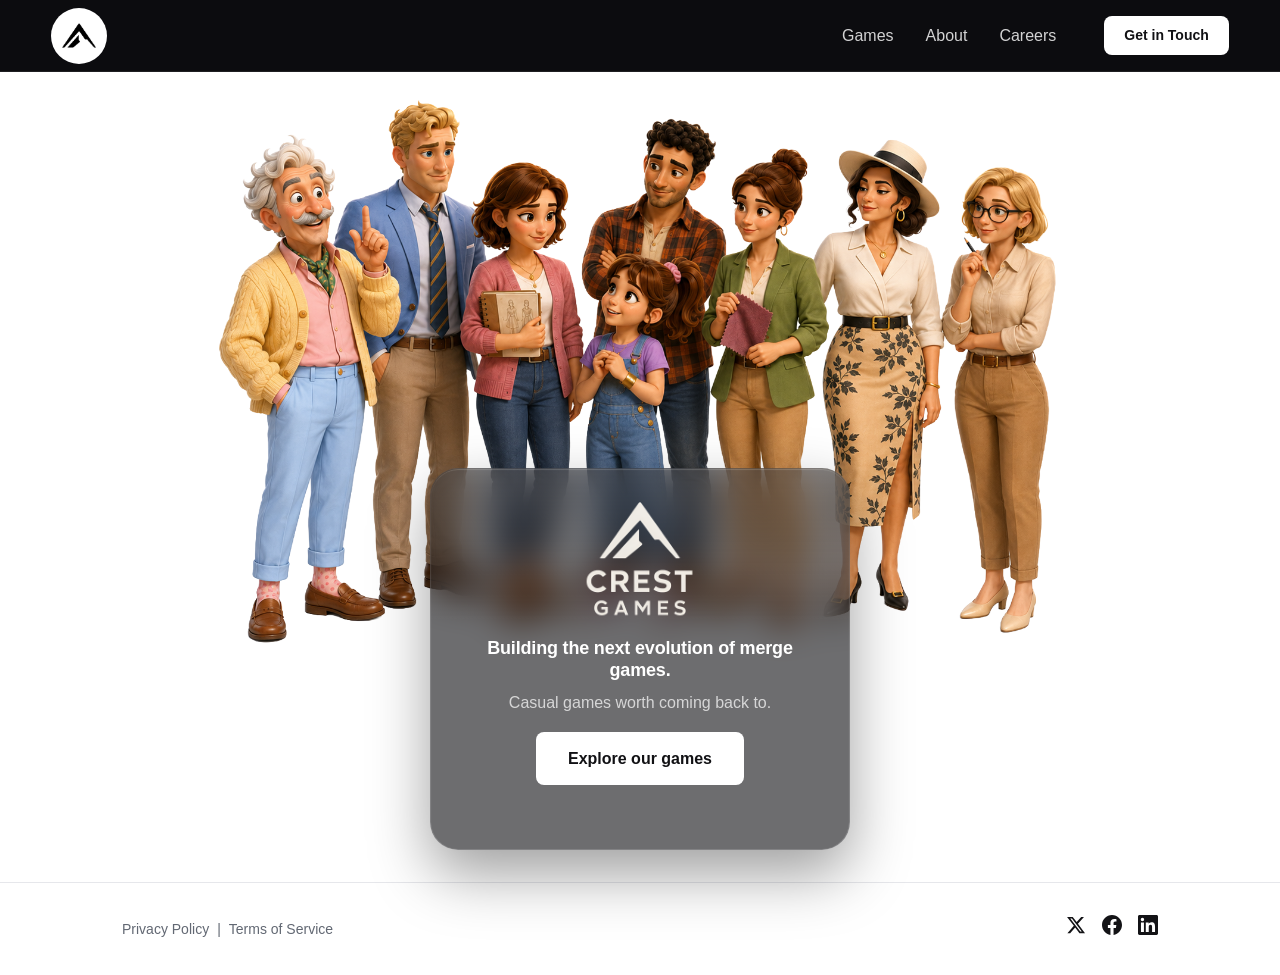
==== commit f4e42003: "deploy: Nimble-Games/crest-site@6273342b06f3f7579564182da559467acf2ecccc" ====
--- a/index.html
+++ b/index.html
@@ -1,3 +1,3 @@
-<!DOCTYPE html><html lang="en"> <head><meta charset="UTF-8"><meta name="viewport" content="width=device-width, initial-scale=1.0"><title>Crest Games — Games that reward quick thinking and elegant execution</title><meta name="description" content="Crest Games — Building engaging casual mobile games worth coming back to."><link rel="canonical" href="https://crest.gs/"><!-- Favicon --><link rel="icon" type="image/png" href="/logo.png"><link rel="apple-touch-icon" href="/logo.png"><!-- Open Graph --><meta property="og:type" content="website"><meta property="og:title" content="Crest Games — Games that reward quick thinking and elegant execution"><meta property="og:description" content="Crest Games — Building engaging casual mobile games worth coming back to."><meta property="og:url" content="https://crest.gs/"><meta property="og:image" content="https://crest.gs/logo-text.png"><meta property="og:site_name" content="Crest Games"><!-- Twitter Card --><meta name="twitter:card" content="summary"><meta name="twitter:title" content="Crest Games — Games that reward quick thinking and elegant execution"><meta name="twitter:description" content="Crest Games — Building engaging casual mobile games worth coming back to."><meta name="twitter:image" content="https://crest.gs/logo-text.png"><!-- Fonts: Satoshi (Fontshare) --><link rel="preconnect" href="https://api.fontshare.com" crossorigin><link href="https://api.fontshare.com/v2/css?f[]=satoshi@300,400,500,700,900&display=swap" rel="stylesheet"><style>.sr-only[data-astro-cid-bbe6dxrz]{position:absolute;width:1px;height:1px;padding:0;margin:-1px;overflow:hidden;clip:rect(0,0,0,0);white-space:nowrap;border:0}.hero[data-astro-cid-bbe6dxrz]{display:flex;flex-direction:column;align-items:center;padding:0 var(--space-lg) var(--space-lg)}.hero-stage[data-astro-cid-bbe6dxrz]{width:100%;display:flex;justify-content:center;padding-top:var(--space-md)}.hero-art[data-astro-cid-bbe6dxrz]{display:block;width:auto;height:auto;max-width:min(1760px,95vw);max-height:calc(100dvh - 300px)}.hero-card[data-astro-cid-bbe6dxrz]{position:relative;z-index:2;width:100%;max-width:400px;margin-top:-22vh;display:flex;flex-direction:column;align-items:center;justify-content:space-between;text-align:center;gap:var(--space-xl);background:#0c0c1099;backdrop-filter:blur(18px) saturate(140%);-webkit-backdrop-filter:blur(18px) saturate(140%);border:1px solid rgba(255,255,255,.14);border-radius:28px;box-shadow:0 24px 60px #00000061,inset 0 1px 1px #ffffff29;padding:var(--space-2xl) var(--space-xl);overflow:hidden}.hero-card[data-astro-cid-bbe6dxrz]:before{content:"";position:absolute;inset:0;border-radius:inherit;pointer-events:none;background:linear-gradient(180deg,#ffffff24,#fff0 40%)}.hero-card[data-astro-cid-bbe6dxrz]>[data-astro-cid-bbe6dxrz]{position:relative;z-index:1}.hero-logo[data-astro-cid-bbe6dxrz]{width:160px;height:auto}.hero-tagline[data-astro-cid-bbe6dxrz]{font-size:var(--font-size-xl);font-weight:700;color:#fff;line-height:1.25;letter-spacing:-.01em}.hero-subtitle[data-astro-cid-bbe6dxrz]{font-size:var(--font-size-base);color:#ffffffb8;margin-top:var(--space-sm)}.hero-cta[data-astro-cid-bbe6dxrz]{white-space:nowrap;font-size:var(--font-size-base);padding:.875rem 2rem;background-color:#fff;color:#111114}.hero-cta[data-astro-cid-bbe6dxrz]:hover{background-color:#ffffffd9}@media(max-width:768px){.hero[data-astro-cid-bbe6dxrz]{padding:0 var(--space-md) var(--space-lg)}.hero-card[data-astro-cid-bbe6dxrz]{max-width:340px;margin-top:-14vh;gap:var(--space-lg);padding:var(--space-xl) var(--space-lg)}.hero-logo[data-astro-cid-bbe6dxrz]{width:130px}}
+<!DOCTYPE html><html lang="en"> <head><meta charset="UTF-8"><meta name="viewport" content="width=device-width, initial-scale=1.0"><title>Crest Games — Games that reward quick thinking and elegant execution</title><meta name="description" content="Crest Games — Building engaging casual mobile games worth coming back to."><link rel="canonical" href="https://crest.gs/"><!-- Favicon --><link rel="icon" type="image/png" href="/logo.png"><link rel="apple-touch-icon" href="/logo.png"><!-- Open Graph --><meta property="og:type" content="website"><meta property="og:title" content="Crest Games — Games that reward quick thinking and elegant execution"><meta property="og:description" content="Crest Games — Building engaging casual mobile games worth coming back to."><meta property="og:url" content="https://crest.gs/"><meta property="og:image" content="https://crest.gs/logo-text.png"><meta property="og:site_name" content="Crest Games"><!-- Twitter Card --><meta name="twitter:card" content="summary"><meta name="twitter:title" content="Crest Games — Games that reward quick thinking and elegant execution"><meta name="twitter:description" content="Crest Games — Building engaging casual mobile games worth coming back to."><meta name="twitter:image" content="https://crest.gs/logo-text.png"><!-- Fonts: Satoshi (Fontshare) --><link rel="preconnect" href="https://api.fontshare.com" crossorigin><link href="https://api.fontshare.com/v2/css?f[]=satoshi@300,400,500,700,900&display=swap" rel="stylesheet"><style>.sr-only[data-astro-cid-bbe6dxrz]{position:absolute;width:1px;height:1px;padding:0;margin:-1px;overflow:hidden;clip:rect(0,0,0,0);white-space:nowrap;border:0}.hero[data-astro-cid-bbe6dxrz]{display:flex;flex-direction:column;align-items:center;padding:0 var(--space-lg) var(--space-lg)}.hero-stage[data-astro-cid-bbe6dxrz]{width:100%;display:flex;justify-content:center;padding-top:var(--space-md)}.hero-art[data-astro-cid-bbe6dxrz]{display:block;width:auto;height:auto;max-width:min(1760px,95vw);max-height:calc(100dvh - 340px)}.hero-card[data-astro-cid-bbe6dxrz]{position:relative;z-index:2;width:100%;max-width:420px;margin-top:-20vh;display:flex;flex-direction:column;align-items:center;text-align:center;gap:var(--space-md);background:#0c0c1099;backdrop-filter:blur(18px) saturate(140%);-webkit-backdrop-filter:blur(18px) saturate(140%);border:1px solid rgba(255,255,255,.14);border-radius:28px;box-shadow:0 24px 60px #00000061,inset 0 1px 1px #ffffff29;padding:var(--space-lg) var(--space-lg) var(--space-xl);overflow:hidden}.hero-card[data-astro-cid-bbe6dxrz]:before{content:"";position:absolute;inset:0;border-radius:inherit;pointer-events:none;background:linear-gradient(180deg,#ffffff24,#fff0 40%)}.hero-card[data-astro-cid-bbe6dxrz]>[data-astro-cid-bbe6dxrz]{position:relative;z-index:1}.hero-logo[data-astro-cid-bbe6dxrz]{width:120px;height:auto}.hero-tagline[data-astro-cid-bbe6dxrz]{font-size:var(--font-size-lg);font-weight:700;color:#fff;line-height:1.25;letter-spacing:-.01em}.hero-subtitle[data-astro-cid-bbe6dxrz]{font-size:var(--font-size-base);color:#ffffffb8;margin-top:var(--space-sm)}.hero-cta[data-astro-cid-bbe6dxrz]{white-space:nowrap;font-size:var(--font-size-base);padding:.875rem 2rem;background-color:#fff;color:#111114}.hero-cta[data-astro-cid-bbe6dxrz]:hover{background-color:#ffffffd9}@media(max-width:768px){.hero[data-astro-cid-bbe6dxrz]{padding:0 var(--space-md) var(--space-lg)}.hero-card[data-astro-cid-bbe6dxrz]{max-width:340px;margin-top:-14vh;gap:var(--space-lg);padding:var(--space-xl) var(--space-lg)}.hero-logo[data-astro-cid-bbe6dxrz]{width:130px}}
 </style>
 <link rel="stylesheet" href="/_astro/BaseLayout.SMaw3-da.css"></head> <body> <a href="#main-content" class="skip-link">Skip to content</a> <header class="site-header" data-astro-cid-3ef6ksr2> <nav class="nav" aria-label="Main navigation" data-astro-cid-3ef6ksr2> <a href="/" class="nav-logo" aria-label="Crest Games home" data-astro-cid-3ef6ksr2> <img src="/logo.png" alt="" width="56" height="56" data-astro-cid-3ef6ksr2> </a> <ul class="nav-links" id="nav-links" data-astro-cid-3ef6ksr2> <li data-astro-cid-3ef6ksr2> <a href="/games" data-astro-cid-3ef6ksr2> Games </a> </li><li data-astro-cid-3ef6ksr2> <a href="/about" data-astro-cid-3ef6ksr2> About </a> </li><li data-astro-cid-3ef6ksr2> <a href="/careers" data-astro-cid-3ef6ksr2> Careers </a> </li> </ul> <a href="/contact" class="cta-button nav-cta" data-astro-cid-3ef6ksr2>Get in Touch</a> <button class="mobile-menu-toggle" aria-label="Toggle menu" aria-expanded="false" aria-controls="nav-links" data-astro-cid-3ef6ksr2> <span data-astro-cid-3ef6ksr2></span> <span data-astro-cid-3ef6ksr2></span> <span data-astro-cid-3ef6ksr2></span> </button> </nav> </header> <script type="module">const e=document.querySelector(".mobile-menu-toggle"),t=document.getElementById("nav-links");e&&t&&e.addEventListener("click",()=>{const n=e.getAttribute("aria-expanded")==="true";e.setAttribute("aria-expanded",String(!n)),t.classList.toggle("is-open")});</script> <main id="main-content">  <section class="hero" aria-labelledby="hero-heading" data-astro-cid-bbe6dxrz> <h1 id="hero-heading" class="sr-only" data-astro-cid-bbe6dxrz>Crest Games</h1> <div class="hero-stage" data-astro-cid-bbe6dxrz> <img class="hero-art" src="/landing.png" alt="The Merge Mogul cast" loading="eager" data-astro-cid-bbe6dxrz> </div> <div class="hero-card" data-astro-cid-bbe6dxrz> <img src="/logo-full-white.png" alt="Crest Games" class="hero-logo" width="160" height="160" data-astro-cid-bbe6dxrz> <div class="hero-copy" data-astro-cid-bbe6dxrz> <p class="hero-tagline" data-astro-cid-bbe6dxrz>Building the next evolution of merge games.</p> <p class="hero-subtitle" data-astro-cid-bbe6dxrz>Casual games worth coming back to.</p> </div> <a href="/games" class="cta-button hero-cta" data-astro-cid-bbe6dxrz>Explore our games</a> </div> </section>  </main> <footer class="site-footer" data-astro-cid-sz7xmlte> <div class="footer-inner container" data-astro-cid-sz7xmlte> <div class="footer-legal" data-astro-cid-sz7xmlte> <a href="/privacy-policy" data-astro-cid-sz7xmlte>Privacy Policy</a> <span aria-hidden="true" data-astro-cid-sz7xmlte>|</span> <a href="/terms-of-service" data-astro-cid-sz7xmlte>Terms of Service</a> </div> <div class="social-icons" data-astro-cid-dv46nlzh> <a href="#" target="_blank" rel="noopener noreferrer" aria-label="Twitter" data-astro-cid-dv46nlzh> <svg width="20" height="20" viewBox="0 0 24 24" fill="currentColor" xmlns="http://www.w3.org/2000/svg" data-astro-cid-dv46nlzh> <path d="M18.244 2.25h3.308l-7.227 8.26 8.502 11.24H16.17l-5.214-6.817L4.99 21.75H1.68l7.73-8.835L1.254 2.25H8.08l4.713 6.231zm-1.161 17.52h1.833L7.084 4.126H5.117z" data-astro-cid-dv46nlzh></path> </svg> </a> <a href="#" target="_blank" rel="noopener noreferrer" aria-label="Facebook" data-astro-cid-dv46nlzh> <svg width="20" height="20" viewBox="0 0 24 24" fill="currentColor" xmlns="http://www.w3.org/2000/svg" data-astro-cid-dv46nlzh> <path d="M24 12.073c0-6.627-5.373-12-12-12s-12 5.373-12 12c0 5.99 4.388 10.954 10.125 11.854v-8.385H7.078v-3.47h3.047V9.43c0-3.007 1.792-4.669 4.533-4.669 1.312 0 2.686.235 2.686.235v2.953H15.83c-1.491 0-1.956.925-1.956 1.874v2.25h3.328l-.532 3.47h-2.796v8.385C19.612 23.027 24 18.062 24 12.073z" data-astro-cid-dv46nlzh></path> </svg> </a> <a href="#" target="_blank" rel="noopener noreferrer" aria-label="LinkedIn" data-astro-cid-dv46nlzh> <svg width="20" height="20" viewBox="0 0 24 24" fill="currentColor" xmlns="http://www.w3.org/2000/svg" data-astro-cid-dv46nlzh> <path d="M20.447 20.452h-3.554v-5.569c0-1.328-.027-3.037-1.852-3.037-1.853 0-2.136 1.445-2.136 2.939v5.667H9.351V9h3.414v1.561h.046c.477-.9 1.637-1.85 3.37-1.85 3.601 0 4.267 2.37 4.267 5.455v6.286zM5.337 7.433a2.062 2.062 0 01-2.063-2.065 2.064 2.064 0 112.063 2.065zm1.782 13.019H3.555V9h3.564v11.452zM22.225 0H1.771C.792 0 0 .774 0 1.729v20.542C0 23.227.792 24 1.771 24h20.451C23.2 24 24 23.227 24 22.271V1.729C24 .774 23.2 0 22.222 0h.003z" data-astro-cid-dv46nlzh></path> </svg> </a> </div> </div> </footer> </body></html>
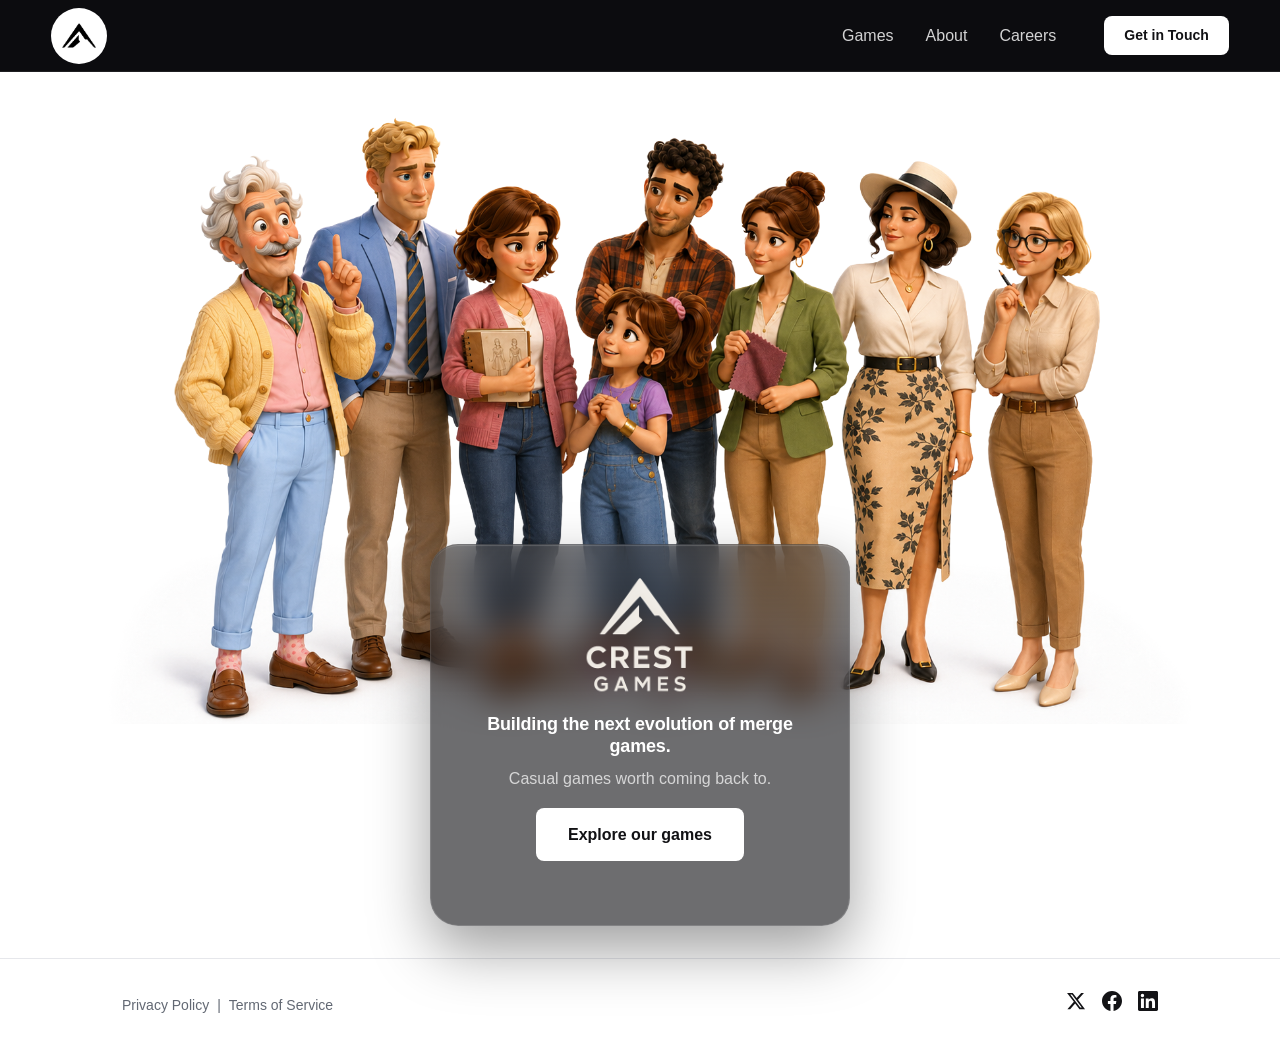
==== commit d37d58e4: "deploy: Nimble-Games/crest-site@8b4fdef3b22cb87458441862bf580219f80d73ed" ====
--- a/index.html
+++ b/index.html
@@ -1,3 +1,3 @@
-<!DOCTYPE html><html lang="en"> <head><meta charset="UTF-8"><meta name="viewport" content="width=device-width, initial-scale=1.0"><title>Crest Games — Games that reward quick thinking and elegant execution</title><meta name="description" content="Crest Games — Building engaging casual mobile games worth coming back to."><link rel="canonical" href="https://crest.gs/"><!-- Favicon --><link rel="icon" type="image/png" href="/logo.png"><link rel="apple-touch-icon" href="/logo.png"><!-- Open Graph --><meta property="og:type" content="website"><meta property="og:title" content="Crest Games — Games that reward quick thinking and elegant execution"><meta property="og:description" content="Crest Games — Building engaging casual mobile games worth coming back to."><meta property="og:url" content="https://crest.gs/"><meta property="og:image" content="https://crest.gs/logo-text.png"><meta property="og:site_name" content="Crest Games"><!-- Twitter Card --><meta name="twitter:card" content="summary"><meta name="twitter:title" content="Crest Games — Games that reward quick thinking and elegant execution"><meta name="twitter:description" content="Crest Games — Building engaging casual mobile games worth coming back to."><meta name="twitter:image" content="https://crest.gs/logo-text.png"><!-- Fonts: Satoshi (Fontshare) --><link rel="preconnect" href="https://api.fontshare.com" crossorigin><link href="https://api.fontshare.com/v2/css?f[]=satoshi@300,400,500,700,900&display=swap" rel="stylesheet"><style>.sr-only[data-astro-cid-bbe6dxrz]{position:absolute;width:1px;height:1px;padding:0;margin:-1px;overflow:hidden;clip:rect(0,0,0,0);white-space:nowrap;border:0}.hero[data-astro-cid-bbe6dxrz]{display:flex;flex-direction:column;align-items:center;padding:0 var(--space-lg) var(--space-lg)}.hero-stage[data-astro-cid-bbe6dxrz]{width:100%;display:flex;justify-content:center;padding-top:var(--space-md)}.hero-art[data-astro-cid-bbe6dxrz]{display:block;width:auto;height:auto;max-width:min(1760px,95vw);max-height:calc(100dvh - 340px)}.hero-card[data-astro-cid-bbe6dxrz]{position:relative;z-index:2;width:100%;max-width:420px;margin-top:-20vh;display:flex;flex-direction:column;align-items:center;text-align:center;gap:var(--space-md);background:#0c0c1099;backdrop-filter:blur(18px) saturate(140%);-webkit-backdrop-filter:blur(18px) saturate(140%);border:1px solid rgba(255,255,255,.14);border-radius:28px;box-shadow:0 24px 60px #00000061,inset 0 1px 1px #ffffff29;padding:var(--space-lg) var(--space-lg) var(--space-xl);overflow:hidden}.hero-card[data-astro-cid-bbe6dxrz]:before{content:"";position:absolute;inset:0;border-radius:inherit;pointer-events:none;background:linear-gradient(180deg,#ffffff24,#fff0 40%)}.hero-card[data-astro-cid-bbe6dxrz]>[data-astro-cid-bbe6dxrz]{position:relative;z-index:1}.hero-logo[data-astro-cid-bbe6dxrz]{width:120px;height:auto}.hero-tagline[data-astro-cid-bbe6dxrz]{font-size:var(--font-size-lg);font-weight:700;color:#fff;line-height:1.25;letter-spacing:-.01em}.hero-subtitle[data-astro-cid-bbe6dxrz]{font-size:var(--font-size-base);color:#ffffffb8;margin-top:var(--space-sm)}.hero-cta[data-astro-cid-bbe6dxrz]{white-space:nowrap;font-size:var(--font-size-base);padding:.875rem 2rem;background-color:#fff;color:#111114}.hero-cta[data-astro-cid-bbe6dxrz]:hover{background-color:#ffffffd9}@media(max-width:768px){.hero[data-astro-cid-bbe6dxrz]{padding:0 var(--space-md) var(--space-lg)}.hero-card[data-astro-cid-bbe6dxrz]{max-width:340px;margin-top:-14vh;gap:var(--space-lg);padding:var(--space-xl) var(--space-lg)}.hero-logo[data-astro-cid-bbe6dxrz]{width:130px}}
+<!DOCTYPE html><html lang="en"> <head><meta charset="UTF-8"><meta name="viewport" content="width=device-width, initial-scale=1.0"><title>Crest Games — Games that reward quick thinking and elegant execution</title><meta name="description" content="Crest Games — Building engaging casual mobile games worth coming back to."><link rel="canonical" href="https://crest.gs/"><!-- Favicon --><link rel="icon" type="image/png" href="/logo.png"><link rel="apple-touch-icon" href="/logo.png"><!-- Open Graph --><meta property="og:type" content="website"><meta property="og:title" content="Crest Games — Games that reward quick thinking and elegant execution"><meta property="og:description" content="Crest Games — Building engaging casual mobile games worth coming back to."><meta property="og:url" content="https://crest.gs/"><meta property="og:image" content="https://crest.gs/logo-text.png"><meta property="og:site_name" content="Crest Games"><!-- Twitter Card --><meta name="twitter:card" content="summary"><meta name="twitter:title" content="Crest Games — Games that reward quick thinking and elegant execution"><meta name="twitter:description" content="Crest Games — Building engaging casual mobile games worth coming back to."><meta name="twitter:image" content="https://crest.gs/logo-text.png"><!-- Fonts: Satoshi (Fontshare) --><link rel="preconnect" href="https://api.fontshare.com" crossorigin><link href="https://api.fontshare.com/v2/css?f[]=satoshi@300,400,500,700,900&display=swap" rel="stylesheet"><style>.sr-only[data-astro-cid-bbe6dxrz]{position:absolute;width:1px;height:1px;padding:0;margin:-1px;overflow:hidden;clip:rect(0,0,0,0);white-space:nowrap;border:0}.hero[data-astro-cid-bbe6dxrz]{display:flex;flex-direction:column;align-items:center;justify-content:center;min-height:calc(100dvh - var(--header-height));padding:var(--space-lg)}.hero-stage[data-astro-cid-bbe6dxrz]{width:100%;display:flex;justify-content:center}.hero-art[data-astro-cid-bbe6dxrz]{display:block;width:auto;height:auto;max-width:min(1760px,95vw);max-height:calc(100dvh - 280px)}.hero-card[data-astro-cid-bbe6dxrz]{position:relative;z-index:2;width:100%;max-width:420px;margin-top:-20vh;display:flex;flex-direction:column;align-items:center;text-align:center;gap:var(--space-md);background:#0c0c1099;backdrop-filter:blur(18px) saturate(140%);-webkit-backdrop-filter:blur(18px) saturate(140%);border:1px solid rgba(255,255,255,.14);border-radius:28px;box-shadow:0 24px 60px #00000061,inset 0 1px 1px #ffffff29;padding:var(--space-lg) var(--space-lg) var(--space-xl);overflow:hidden}.hero-card[data-astro-cid-bbe6dxrz]:before{content:"";position:absolute;inset:0;border-radius:inherit;pointer-events:none;background:linear-gradient(180deg,#ffffff24,#fff0 40%)}.hero-card[data-astro-cid-bbe6dxrz]>[data-astro-cid-bbe6dxrz]{position:relative;z-index:1}.hero-logo[data-astro-cid-bbe6dxrz]{width:120px;height:auto}.hero-tagline[data-astro-cid-bbe6dxrz]{font-size:var(--font-size-lg);font-weight:700;color:#fff;line-height:1.25;letter-spacing:-.01em}.hero-subtitle[data-astro-cid-bbe6dxrz]{font-size:var(--font-size-base);color:#ffffffb8;margin-top:var(--space-sm)}.hero-cta[data-astro-cid-bbe6dxrz]{white-space:nowrap;font-size:var(--font-size-base);padding:.875rem 2rem;background-color:#fff;color:#111114}.hero-cta[data-astro-cid-bbe6dxrz]:hover{background-color:#ffffffd9}@media(max-width:768px){.hero[data-astro-cid-bbe6dxrz]{padding:0 var(--space-md) var(--space-lg)}.hero-card[data-astro-cid-bbe6dxrz]{max-width:340px;margin-top:-14vh;gap:var(--space-lg);padding:var(--space-xl) var(--space-lg)}.hero-logo[data-astro-cid-bbe6dxrz]{width:130px}}
 </style>
 <link rel="stylesheet" href="/_astro/BaseLayout.SMaw3-da.css"></head> <body> <a href="#main-content" class="skip-link">Skip to content</a> <header class="site-header" data-astro-cid-3ef6ksr2> <nav class="nav" aria-label="Main navigation" data-astro-cid-3ef6ksr2> <a href="/" class="nav-logo" aria-label="Crest Games home" data-astro-cid-3ef6ksr2> <img src="/logo.png" alt="" width="56" height="56" data-astro-cid-3ef6ksr2> </a> <ul class="nav-links" id="nav-links" data-astro-cid-3ef6ksr2> <li data-astro-cid-3ef6ksr2> <a href="/games" data-astro-cid-3ef6ksr2> Games </a> </li><li data-astro-cid-3ef6ksr2> <a href="/about" data-astro-cid-3ef6ksr2> About </a> </li><li data-astro-cid-3ef6ksr2> <a href="/careers" data-astro-cid-3ef6ksr2> Careers </a> </li> </ul> <a href="/contact" class="cta-button nav-cta" data-astro-cid-3ef6ksr2>Get in Touch</a> <button class="mobile-menu-toggle" aria-label="Toggle menu" aria-expanded="false" aria-controls="nav-links" data-astro-cid-3ef6ksr2> <span data-astro-cid-3ef6ksr2></span> <span data-astro-cid-3ef6ksr2></span> <span data-astro-cid-3ef6ksr2></span> </button> </nav> </header> <script type="module">const e=document.querySelector(".mobile-menu-toggle"),t=document.getElementById("nav-links");e&&t&&e.addEventListener("click",()=>{const n=e.getAttribute("aria-expanded")==="true";e.setAttribute("aria-expanded",String(!n)),t.classList.toggle("is-open")});</script> <main id="main-content">  <section class="hero" aria-labelledby="hero-heading" data-astro-cid-bbe6dxrz> <h1 id="hero-heading" class="sr-only" data-astro-cid-bbe6dxrz>Crest Games</h1> <div class="hero-stage" data-astro-cid-bbe6dxrz> <img class="hero-art" src="/landing.png" alt="The Merge Mogul cast" loading="eager" data-astro-cid-bbe6dxrz> </div> <div class="hero-card" data-astro-cid-bbe6dxrz> <img src="/logo-full-white.png" alt="Crest Games" class="hero-logo" width="160" height="160" data-astro-cid-bbe6dxrz> <div class="hero-copy" data-astro-cid-bbe6dxrz> <p class="hero-tagline" data-astro-cid-bbe6dxrz>Building the next evolution of merge games.</p> <p class="hero-subtitle" data-astro-cid-bbe6dxrz>Casual games worth coming back to.</p> </div> <a href="/games" class="cta-button hero-cta" data-astro-cid-bbe6dxrz>Explore our games</a> </div> </section>  </main> <footer class="site-footer" data-astro-cid-sz7xmlte> <div class="footer-inner container" data-astro-cid-sz7xmlte> <div class="footer-legal" data-astro-cid-sz7xmlte> <a href="/privacy-policy" data-astro-cid-sz7xmlte>Privacy Policy</a> <span aria-hidden="true" data-astro-cid-sz7xmlte>|</span> <a href="/terms-of-service" data-astro-cid-sz7xmlte>Terms of Service</a> </div> <div class="social-icons" data-astro-cid-dv46nlzh> <a href="#" target="_blank" rel="noopener noreferrer" aria-label="Twitter" data-astro-cid-dv46nlzh> <svg width="20" height="20" viewBox="0 0 24 24" fill="currentColor" xmlns="http://www.w3.org/2000/svg" data-astro-cid-dv46nlzh> <path d="M18.244 2.25h3.308l-7.227 8.26 8.502 11.24H16.17l-5.214-6.817L4.99 21.75H1.68l7.73-8.835L1.254 2.25H8.08l4.713 6.231zm-1.161 17.52h1.833L7.084 4.126H5.117z" data-astro-cid-dv46nlzh></path> </svg> </a> <a href="#" target="_blank" rel="noopener noreferrer" aria-label="Facebook" data-astro-cid-dv46nlzh> <svg width="20" height="20" viewBox="0 0 24 24" fill="currentColor" xmlns="http://www.w3.org/2000/svg" data-astro-cid-dv46nlzh> <path d="M24 12.073c0-6.627-5.373-12-12-12s-12 5.373-12 12c0 5.99 4.388 10.954 10.125 11.854v-8.385H7.078v-3.47h3.047V9.43c0-3.007 1.792-4.669 4.533-4.669 1.312 0 2.686.235 2.686.235v2.953H15.83c-1.491 0-1.956.925-1.956 1.874v2.25h3.328l-.532 3.47h-2.796v8.385C19.612 23.027 24 18.062 24 12.073z" data-astro-cid-dv46nlzh></path> </svg> </a> <a href="#" target="_blank" rel="noopener noreferrer" aria-label="LinkedIn" data-astro-cid-dv46nlzh> <svg width="20" height="20" viewBox="0 0 24 24" fill="currentColor" xmlns="http://www.w3.org/2000/svg" data-astro-cid-dv46nlzh> <path d="M20.447 20.452h-3.554v-5.569c0-1.328-.027-3.037-1.852-3.037-1.853 0-2.136 1.445-2.136 2.939v5.667H9.351V9h3.414v1.561h.046c.477-.9 1.637-1.85 3.37-1.85 3.601 0 4.267 2.37 4.267 5.455v6.286zM5.337 7.433a2.062 2.062 0 01-2.063-2.065 2.064 2.064 0 112.063 2.065zm1.782 13.019H3.555V9h3.564v11.452zM22.225 0H1.771C.792 0 0 .774 0 1.729v20.542C0 23.227.792 24 1.771 24h20.451C23.2 24 24 23.227 24 22.271V1.729C24 .774 23.2 0 22.222 0h.003z" data-astro-cid-dv46nlzh></path> </svg> </a> </div> </div> </footer> </body></html>
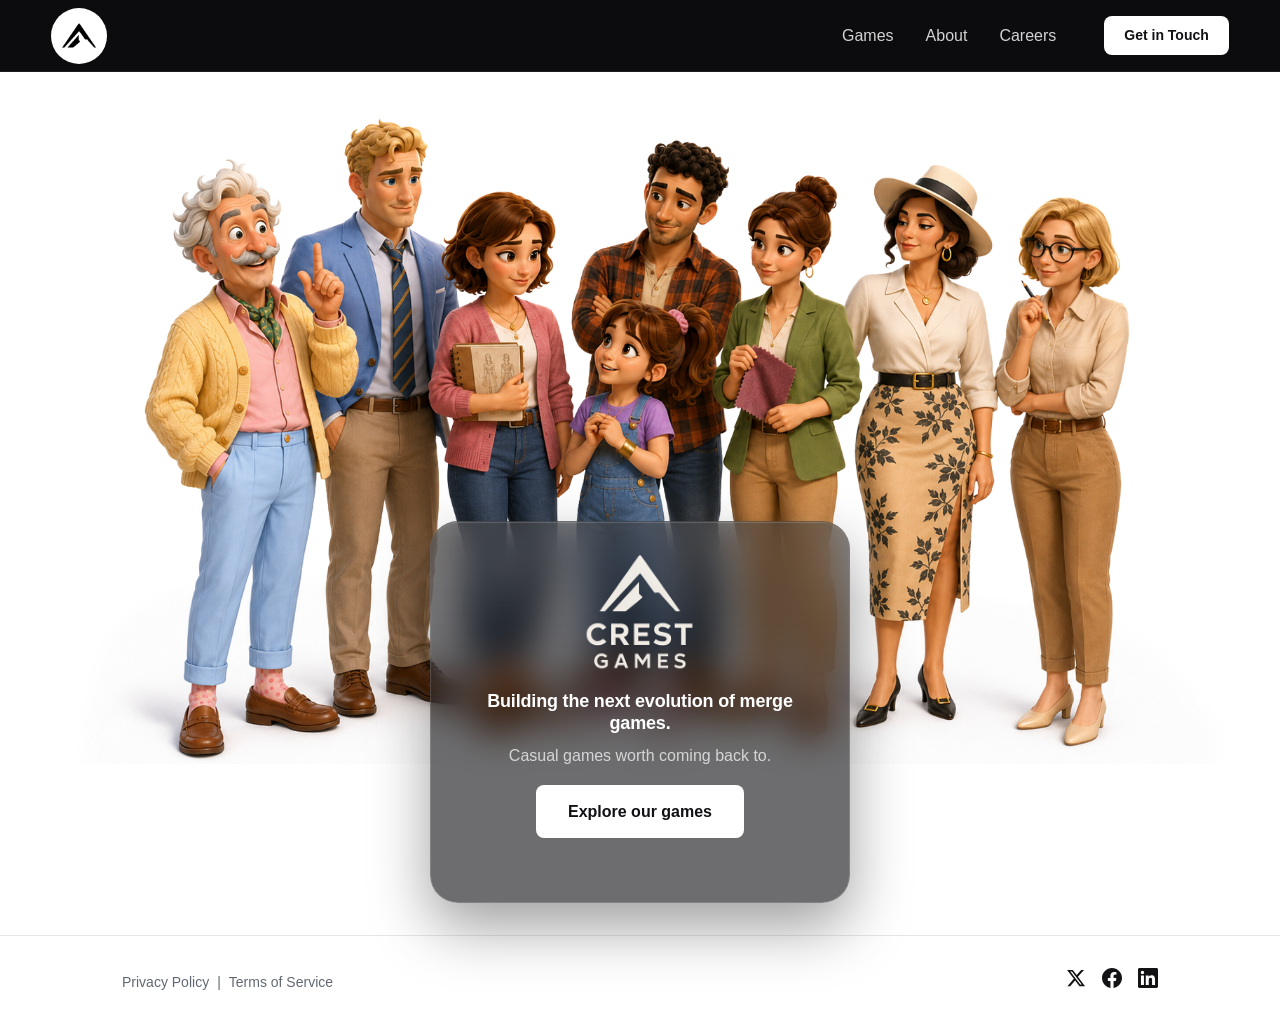
==== commit fee73ae6: "deploy: Nimble-Games/crest-site@1a9cfd110d736abf54eeef5a929c483af6be7686" ====
--- a/index.html
+++ b/index.html
@@ -1,3 +1,3 @@
-<!DOCTYPE html><html lang="en"> <head><meta charset="UTF-8"><meta name="viewport" content="width=device-width, initial-scale=1.0"><title>Crest Games — Games that reward quick thinking and elegant execution</title><meta name="description" content="Crest Games — Building engaging casual mobile games worth coming back to."><link rel="canonical" href="https://crest.gs/"><!-- Favicon --><link rel="icon" type="image/png" href="/logo.png"><link rel="apple-touch-icon" href="/logo.png"><!-- Open Graph --><meta property="og:type" content="website"><meta property="og:title" content="Crest Games — Games that reward quick thinking and elegant execution"><meta property="og:description" content="Crest Games — Building engaging casual mobile games worth coming back to."><meta property="og:url" content="https://crest.gs/"><meta property="og:image" content="https://crest.gs/logo-text.png"><meta property="og:site_name" content="Crest Games"><!-- Twitter Card --><meta name="twitter:card" content="summary"><meta name="twitter:title" content="Crest Games — Games that reward quick thinking and elegant execution"><meta name="twitter:description" content="Crest Games — Building engaging casual mobile games worth coming back to."><meta name="twitter:image" content="https://crest.gs/logo-text.png"><!-- Fonts: Satoshi (Fontshare) --><link rel="preconnect" href="https://api.fontshare.com" crossorigin><link href="https://api.fontshare.com/v2/css?f[]=satoshi@300,400,500,700,900&display=swap" rel="stylesheet"><style>.sr-only[data-astro-cid-bbe6dxrz]{position:absolute;width:1px;height:1px;padding:0;margin:-1px;overflow:hidden;clip:rect(0,0,0,0);white-space:nowrap;border:0}.hero[data-astro-cid-bbe6dxrz]{display:flex;flex-direction:column;align-items:center;justify-content:center;min-height:calc(100dvh - var(--header-height));padding:var(--space-lg)}.hero-stage[data-astro-cid-bbe6dxrz]{width:100%;display:flex;justify-content:center}.hero-art[data-astro-cid-bbe6dxrz]{display:block;width:auto;height:auto;max-width:min(1760px,95vw);max-height:calc(100dvh - 280px)}.hero-card[data-astro-cid-bbe6dxrz]{position:relative;z-index:2;width:100%;max-width:420px;margin-top:-20vh;display:flex;flex-direction:column;align-items:center;text-align:center;gap:var(--space-md);background:#0c0c1099;backdrop-filter:blur(18px) saturate(140%);-webkit-backdrop-filter:blur(18px) saturate(140%);border:1px solid rgba(255,255,255,.14);border-radius:28px;box-shadow:0 24px 60px #00000061,inset 0 1px 1px #ffffff29;padding:var(--space-lg) var(--space-lg) var(--space-xl);overflow:hidden}.hero-card[data-astro-cid-bbe6dxrz]:before{content:"";position:absolute;inset:0;border-radius:inherit;pointer-events:none;background:linear-gradient(180deg,#ffffff24,#fff0 40%)}.hero-card[data-astro-cid-bbe6dxrz]>[data-astro-cid-bbe6dxrz]{position:relative;z-index:1}.hero-logo[data-astro-cid-bbe6dxrz]{width:120px;height:auto}.hero-tagline[data-astro-cid-bbe6dxrz]{font-size:var(--font-size-lg);font-weight:700;color:#fff;line-height:1.25;letter-spacing:-.01em}.hero-subtitle[data-astro-cid-bbe6dxrz]{font-size:var(--font-size-base);color:#ffffffb8;margin-top:var(--space-sm)}.hero-cta[data-astro-cid-bbe6dxrz]{white-space:nowrap;font-size:var(--font-size-base);padding:.875rem 2rem;background-color:#fff;color:#111114}.hero-cta[data-astro-cid-bbe6dxrz]:hover{background-color:#ffffffd9}@media(max-width:768px){.hero[data-astro-cid-bbe6dxrz]{padding:0 var(--space-md) var(--space-lg)}.hero-card[data-astro-cid-bbe6dxrz]{max-width:340px;margin-top:-14vh;gap:var(--space-lg);padding:var(--space-xl) var(--space-lg)}.hero-logo[data-astro-cid-bbe6dxrz]{width:130px}}
+<!DOCTYPE html><html lang="en"> <head><meta charset="UTF-8"><meta name="viewport" content="width=device-width, initial-scale=1.0"><title>Crest Games — Games that reward quick thinking and elegant execution</title><meta name="description" content="Crest Games — Building engaging casual mobile games worth coming back to."><link rel="canonical" href="https://crest.gs/"><!-- Favicon --><link rel="icon" type="image/png" href="/logo.png"><link rel="apple-touch-icon" href="/logo.png"><!-- Open Graph --><meta property="og:type" content="website"><meta property="og:title" content="Crest Games — Games that reward quick thinking and elegant execution"><meta property="og:description" content="Crest Games — Building engaging casual mobile games worth coming back to."><meta property="og:url" content="https://crest.gs/"><meta property="og:image" content="https://crest.gs/logo-text.png"><meta property="og:site_name" content="Crest Games"><!-- Twitter Card --><meta name="twitter:card" content="summary"><meta name="twitter:title" content="Crest Games — Games that reward quick thinking and elegant execution"><meta name="twitter:description" content="Crest Games — Building engaging casual mobile games worth coming back to."><meta name="twitter:image" content="https://crest.gs/logo-text.png"><!-- Fonts: Satoshi (Fontshare) --><link rel="preconnect" href="https://api.fontshare.com" crossorigin><link href="https://api.fontshare.com/v2/css?f[]=satoshi@300,400,500,700,900&display=swap" rel="stylesheet"><style>.sr-only[data-astro-cid-bbe6dxrz]{position:absolute;width:1px;height:1px;padding:0;margin:-1px;overflow:hidden;clip:rect(0,0,0,0);white-space:nowrap;border:0}.hero[data-astro-cid-bbe6dxrz]{display:flex;flex-direction:column;align-items:center;justify-content:center;min-height:calc(100dvh - var(--header-height));padding:var(--space-lg)}.hero-stage[data-astro-cid-bbe6dxrz]{width:100%;display:flex;justify-content:center}.hero-art[data-astro-cid-bbe6dxrz]{display:block;width:auto;height:auto;max-width:min(1760px,95vw);max-height:calc(100dvh - 240px)}.hero-card[data-astro-cid-bbe6dxrz]{position:relative;z-index:2;width:100%;max-width:420px;margin-top:-27vh;display:flex;flex-direction:column;align-items:center;text-align:center;gap:var(--space-md);background:#0c0c1099;backdrop-filter:blur(18px) saturate(140%);-webkit-backdrop-filter:blur(18px) saturate(140%);border:1px solid rgba(255,255,255,.14);border-radius:28px;box-shadow:0 24px 60px #00000061,inset 0 1px 1px #ffffff29;padding:var(--space-lg) var(--space-lg) var(--space-xl);overflow:hidden}.hero-card[data-astro-cid-bbe6dxrz]:before{content:"";position:absolute;inset:0;border-radius:inherit;pointer-events:none;background:linear-gradient(180deg,#ffffff24,#fff0 40%)}.hero-card[data-astro-cid-bbe6dxrz]>[data-astro-cid-bbe6dxrz]{position:relative;z-index:1}.hero-logo[data-astro-cid-bbe6dxrz]{width:120px;height:auto}.hero-tagline[data-astro-cid-bbe6dxrz]{font-size:var(--font-size-lg);font-weight:700;color:#fff;line-height:1.25;letter-spacing:-.01em}.hero-subtitle[data-astro-cid-bbe6dxrz]{font-size:var(--font-size-base);color:#ffffffb8;margin-top:var(--space-sm)}.hero-cta[data-astro-cid-bbe6dxrz]{white-space:nowrap;font-size:var(--font-size-base);padding:.875rem 2rem;background-color:#fff;color:#111114}.hero-cta[data-astro-cid-bbe6dxrz]:hover{background-color:#ffffffd9}@media(max-width:768px){.hero[data-astro-cid-bbe6dxrz]{padding:0 var(--space-md) var(--space-lg)}.hero-card[data-astro-cid-bbe6dxrz]{max-width:340px;margin-top:-14vh;gap:var(--space-lg);padding:var(--space-xl) var(--space-lg)}.hero-logo[data-astro-cid-bbe6dxrz]{width:130px}}
 </style>
 <link rel="stylesheet" href="/_astro/BaseLayout.SMaw3-da.css"></head> <body> <a href="#main-content" class="skip-link">Skip to content</a> <header class="site-header" data-astro-cid-3ef6ksr2> <nav class="nav" aria-label="Main navigation" data-astro-cid-3ef6ksr2> <a href="/" class="nav-logo" aria-label="Crest Games home" data-astro-cid-3ef6ksr2> <img src="/logo.png" alt="" width="56" height="56" data-astro-cid-3ef6ksr2> </a> <ul class="nav-links" id="nav-links" data-astro-cid-3ef6ksr2> <li data-astro-cid-3ef6ksr2> <a href="/games" data-astro-cid-3ef6ksr2> Games </a> </li><li data-astro-cid-3ef6ksr2> <a href="/about" data-astro-cid-3ef6ksr2> About </a> </li><li data-astro-cid-3ef6ksr2> <a href="/careers" data-astro-cid-3ef6ksr2> Careers </a> </li> </ul> <a href="/contact" class="cta-button nav-cta" data-astro-cid-3ef6ksr2>Get in Touch</a> <button class="mobile-menu-toggle" aria-label="Toggle menu" aria-expanded="false" aria-controls="nav-links" data-astro-cid-3ef6ksr2> <span data-astro-cid-3ef6ksr2></span> <span data-astro-cid-3ef6ksr2></span> <span data-astro-cid-3ef6ksr2></span> </button> </nav> </header> <script type="module">const e=document.querySelector(".mobile-menu-toggle"),t=document.getElementById("nav-links");e&&t&&e.addEventListener("click",()=>{const n=e.getAttribute("aria-expanded")==="true";e.setAttribute("aria-expanded",String(!n)),t.classList.toggle("is-open")});</script> <main id="main-content">  <section class="hero" aria-labelledby="hero-heading" data-astro-cid-bbe6dxrz> <h1 id="hero-heading" class="sr-only" data-astro-cid-bbe6dxrz>Crest Games</h1> <div class="hero-stage" data-astro-cid-bbe6dxrz> <img class="hero-art" src="/landing.png" alt="The Merge Mogul cast" loading="eager" data-astro-cid-bbe6dxrz> </div> <div class="hero-card" data-astro-cid-bbe6dxrz> <img src="/logo-full-white.png" alt="Crest Games" class="hero-logo" width="160" height="160" data-astro-cid-bbe6dxrz> <div class="hero-copy" data-astro-cid-bbe6dxrz> <p class="hero-tagline" data-astro-cid-bbe6dxrz>Building the next evolution of merge games.</p> <p class="hero-subtitle" data-astro-cid-bbe6dxrz>Casual games worth coming back to.</p> </div> <a href="/games" class="cta-button hero-cta" data-astro-cid-bbe6dxrz>Explore our games</a> </div> </section>  </main> <footer class="site-footer" data-astro-cid-sz7xmlte> <div class="footer-inner container" data-astro-cid-sz7xmlte> <div class="footer-legal" data-astro-cid-sz7xmlte> <a href="/privacy-policy" data-astro-cid-sz7xmlte>Privacy Policy</a> <span aria-hidden="true" data-astro-cid-sz7xmlte>|</span> <a href="/terms-of-service" data-astro-cid-sz7xmlte>Terms of Service</a> </div> <div class="social-icons" data-astro-cid-dv46nlzh> <a href="#" target="_blank" rel="noopener noreferrer" aria-label="Twitter" data-astro-cid-dv46nlzh> <svg width="20" height="20" viewBox="0 0 24 24" fill="currentColor" xmlns="http://www.w3.org/2000/svg" data-astro-cid-dv46nlzh> <path d="M18.244 2.25h3.308l-7.227 8.26 8.502 11.24H16.17l-5.214-6.817L4.99 21.75H1.68l7.73-8.835L1.254 2.25H8.08l4.713 6.231zm-1.161 17.52h1.833L7.084 4.126H5.117z" data-astro-cid-dv46nlzh></path> </svg> </a> <a href="#" target="_blank" rel="noopener noreferrer" aria-label="Facebook" data-astro-cid-dv46nlzh> <svg width="20" height="20" viewBox="0 0 24 24" fill="currentColor" xmlns="http://www.w3.org/2000/svg" data-astro-cid-dv46nlzh> <path d="M24 12.073c0-6.627-5.373-12-12-12s-12 5.373-12 12c0 5.99 4.388 10.954 10.125 11.854v-8.385H7.078v-3.47h3.047V9.43c0-3.007 1.792-4.669 4.533-4.669 1.312 0 2.686.235 2.686.235v2.953H15.83c-1.491 0-1.956.925-1.956 1.874v2.25h3.328l-.532 3.47h-2.796v8.385C19.612 23.027 24 18.062 24 12.073z" data-astro-cid-dv46nlzh></path> </svg> </a> <a href="#" target="_blank" rel="noopener noreferrer" aria-label="LinkedIn" data-astro-cid-dv46nlzh> <svg width="20" height="20" viewBox="0 0 24 24" fill="currentColor" xmlns="http://www.w3.org/2000/svg" data-astro-cid-dv46nlzh> <path d="M20.447 20.452h-3.554v-5.569c0-1.328-.027-3.037-1.852-3.037-1.853 0-2.136 1.445-2.136 2.939v5.667H9.351V9h3.414v1.561h.046c.477-.9 1.637-1.85 3.37-1.85 3.601 0 4.267 2.37 4.267 5.455v6.286zM5.337 7.433a2.062 2.062 0 01-2.063-2.065 2.064 2.064 0 112.063 2.065zm1.782 13.019H3.555V9h3.564v11.452zM22.225 0H1.771C.792 0 0 .774 0 1.729v20.542C0 23.227.792 24 1.771 24h20.451C23.2 24 24 23.227 24 22.271V1.729C24 .774 23.2 0 22.222 0h.003z" data-astro-cid-dv46nlzh></path> </svg> </a> </div> </div> </footer> </body></html>
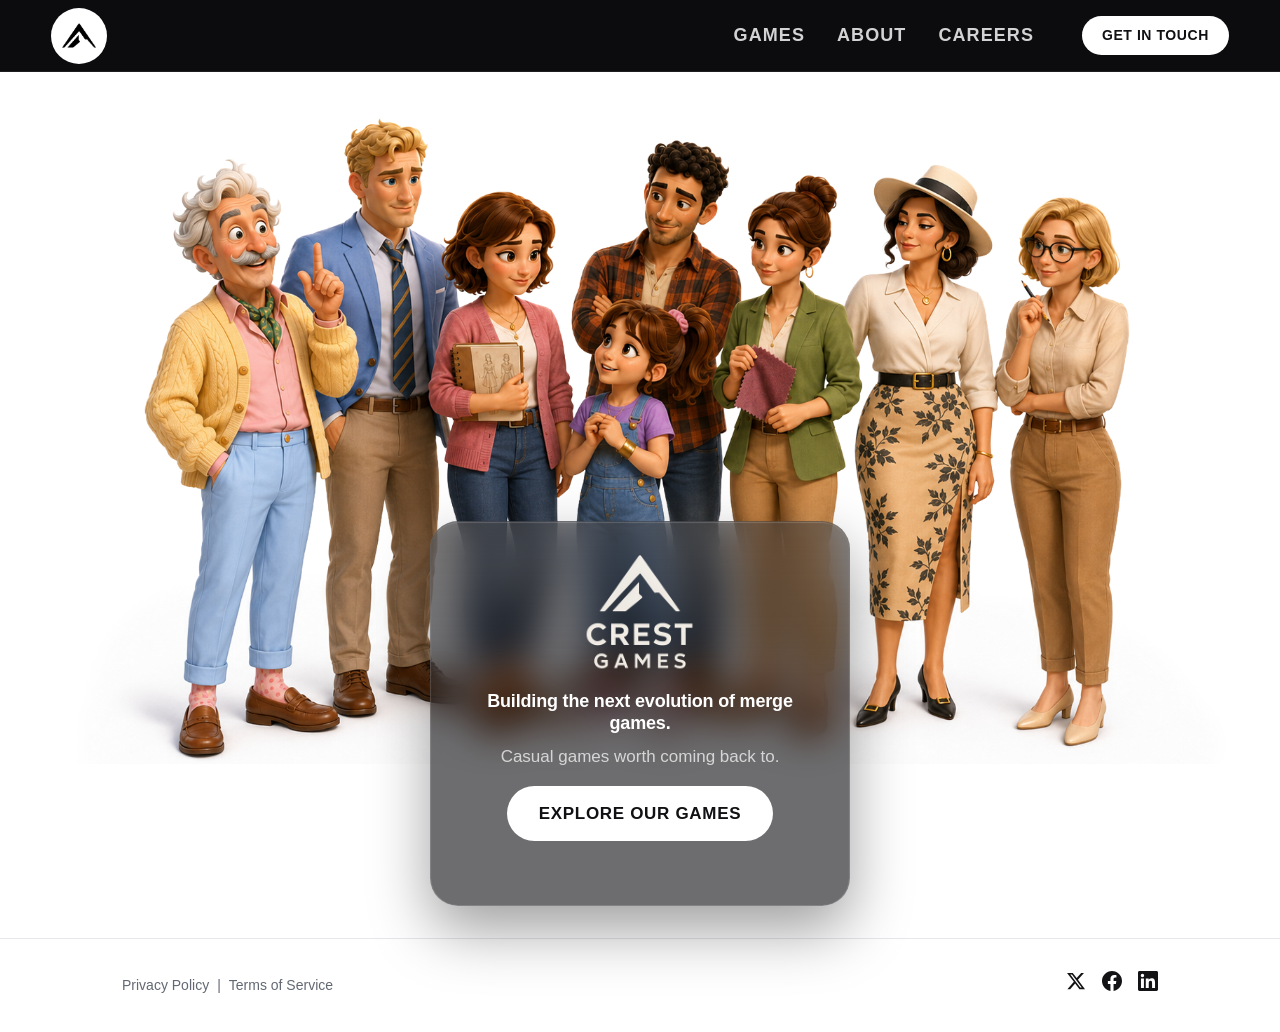
==== commit 4f030208: "deploy: Nimble-Games/crest-site@c1bca19c1dde63e6834079bc997ccd49b3caa44e" ====
--- a/index.html
+++ b/index.html
@@ -1,3 +1,3 @@
-<!DOCTYPE html><html lang="en"> <head><meta charset="UTF-8"><meta name="viewport" content="width=device-width, initial-scale=1.0"><title>Crest Games — Games that reward quick thinking and elegant execution</title><meta name="description" content="Crest Games — Building engaging casual mobile games worth coming back to."><link rel="canonical" href="https://crest.gs/"><!-- Favicon --><link rel="icon" type="image/png" href="/logo.png"><link rel="apple-touch-icon" href="/logo.png"><!-- Open Graph --><meta property="og:type" content="website"><meta property="og:title" content="Crest Games — Games that reward quick thinking and elegant execution"><meta property="og:description" content="Crest Games — Building engaging casual mobile games worth coming back to."><meta property="og:url" content="https://crest.gs/"><meta property="og:image" content="https://crest.gs/logo-text.png"><meta property="og:site_name" content="Crest Games"><!-- Twitter Card --><meta name="twitter:card" content="summary"><meta name="twitter:title" content="Crest Games — Games that reward quick thinking and elegant execution"><meta name="twitter:description" content="Crest Games — Building engaging casual mobile games worth coming back to."><meta name="twitter:image" content="https://crest.gs/logo-text.png"><!-- Fonts: Satoshi (Fontshare) --><link rel="preconnect" href="https://api.fontshare.com" crossorigin><link href="https://api.fontshare.com/v2/css?f[]=satoshi@300,400,500,700,900&display=swap" rel="stylesheet"><style>.sr-only[data-astro-cid-bbe6dxrz]{position:absolute;width:1px;height:1px;padding:0;margin:-1px;overflow:hidden;clip:rect(0,0,0,0);white-space:nowrap;border:0}.hero[data-astro-cid-bbe6dxrz]{display:flex;flex-direction:column;align-items:center;justify-content:center;min-height:calc(100dvh - var(--header-height));padding:var(--space-lg)}.hero-stage[data-astro-cid-bbe6dxrz]{width:100%;display:flex;justify-content:center}.hero-art[data-astro-cid-bbe6dxrz]{display:block;width:auto;height:auto;max-width:min(1760px,95vw);max-height:calc(100dvh - 240px)}.hero-card[data-astro-cid-bbe6dxrz]{position:relative;z-index:2;width:100%;max-width:420px;margin-top:-27vh;display:flex;flex-direction:column;align-items:center;text-align:center;gap:var(--space-md);background:#0c0c1099;backdrop-filter:blur(18px) saturate(140%);-webkit-backdrop-filter:blur(18px) saturate(140%);border:1px solid rgba(255,255,255,.14);border-radius:28px;box-shadow:0 24px 60px #00000061,inset 0 1px 1px #ffffff29;padding:var(--space-lg) var(--space-lg) var(--space-xl);overflow:hidden}.hero-card[data-astro-cid-bbe6dxrz]:before{content:"";position:absolute;inset:0;border-radius:inherit;pointer-events:none;background:linear-gradient(180deg,#ffffff24,#fff0 40%)}.hero-card[data-astro-cid-bbe6dxrz]>[data-astro-cid-bbe6dxrz]{position:relative;z-index:1}.hero-logo[data-astro-cid-bbe6dxrz]{width:120px;height:auto}.hero-tagline[data-astro-cid-bbe6dxrz]{font-size:var(--font-size-lg);font-weight:700;color:#fff;line-height:1.25;letter-spacing:-.01em}.hero-subtitle[data-astro-cid-bbe6dxrz]{font-size:var(--font-size-base);color:#ffffffb8;margin-top:var(--space-sm)}.hero-cta[data-astro-cid-bbe6dxrz]{white-space:nowrap;font-size:var(--font-size-base);padding:.875rem 2rem;background-color:#fff;color:#111114}.hero-cta[data-astro-cid-bbe6dxrz]:hover{background-color:#ffffffd9}@media(max-width:768px){.hero[data-astro-cid-bbe6dxrz]{padding:0 var(--space-md) var(--space-lg)}.hero-card[data-astro-cid-bbe6dxrz]{max-width:340px;margin-top:-14vh;gap:var(--space-lg);padding:var(--space-xl) var(--space-lg)}.hero-logo[data-astro-cid-bbe6dxrz]{width:130px}}
+<!DOCTYPE html><html lang="en"> <head><meta charset="UTF-8"><meta name="viewport" content="width=device-width, initial-scale=1.0"><title>Crest Games — Games that reward quick thinking and elegant execution</title><meta name="description" content="Crest Games — Building engaging casual mobile games worth coming back to."><link rel="canonical" href="https://crest.gs/"><!-- Favicon --><link rel="icon" type="image/png" href="/logo.png"><link rel="apple-touch-icon" href="/logo.png"><!-- Open Graph --><meta property="og:type" content="website"><meta property="og:title" content="Crest Games — Games that reward quick thinking and elegant execution"><meta property="og:description" content="Crest Games — Building engaging casual mobile games worth coming back to."><meta property="og:url" content="https://crest.gs/"><meta property="og:image" content="https://crest.gs/logo-text.png"><meta property="og:site_name" content="Crest Games"><!-- Twitter Card --><meta name="twitter:card" content="summary"><meta name="twitter:title" content="Crest Games — Games that reward quick thinking and elegant execution"><meta name="twitter:description" content="Crest Games — Building engaging casual mobile games worth coming back to."><meta name="twitter:image" content="https://crest.gs/logo-text.png"><!-- Fonts: Satoshi (Fontshare) --><link rel="preconnect" href="https://api.fontshare.com" crossorigin><link href="https://api.fontshare.com/v2/css?f[]=satoshi@300,400,500,700,900&display=swap" rel="stylesheet"><style>.sr-only[data-astro-cid-bbe6dxrz]{position:absolute;width:1px;height:1px;padding:0;margin:-1px;overflow:hidden;clip:rect(0,0,0,0);white-space:nowrap;border:0}.hero[data-astro-cid-bbe6dxrz]{display:flex;flex-direction:column;align-items:center;justify-content:center;min-height:calc(100dvh - var(--header-height));padding:var(--space-lg)}.hero-stage[data-astro-cid-bbe6dxrz]{width:100%;display:flex;justify-content:center}.hero-art[data-astro-cid-bbe6dxrz]{display:block;width:auto;height:auto;max-width:min(1760px,95vw);max-height:calc(100dvh - 240px)}.hero-card[data-astro-cid-bbe6dxrz]{position:relative;z-index:2;width:100%;max-width:420px;margin-top:-27vh;display:flex;flex-direction:column;align-items:center;text-align:center;gap:var(--space-md);background:#0c0c1099;backdrop-filter:blur(18px) saturate(140%);-webkit-backdrop-filter:blur(18px) saturate(140%);border:1px solid rgba(255,255,255,.14);border-radius:28px;box-shadow:0 24px 60px #00000061,inset 0 1px 1px #ffffff29;padding:var(--space-lg) var(--space-lg) var(--space-xl);overflow:hidden}.hero-card[data-astro-cid-bbe6dxrz]:before{content:"";position:absolute;inset:0;border-radius:inherit;pointer-events:none;background:linear-gradient(180deg,#ffffff24,#fff0 40%)}.hero-card[data-astro-cid-bbe6dxrz]>[data-astro-cid-bbe6dxrz]{position:relative;z-index:1}.hero-logo[data-astro-cid-bbe6dxrz]{width:120px;height:auto}.hero-tagline[data-astro-cid-bbe6dxrz]{font-size:var(--font-size-lg);font-weight:900;color:#fff;line-height:1.25;letter-spacing:-.01em}.hero-subtitle[data-astro-cid-bbe6dxrz]{font-size:1.0625rem;font-weight:500;color:#ffffffb8;margin-top:var(--space-sm)}.hero-cta[data-astro-cid-bbe6dxrz]{white-space:nowrap;font-size:var(--font-size-base);padding:.875rem 2rem;background-color:#fff;color:#111114}.hero-cta[data-astro-cid-bbe6dxrz]:hover{background-color:#ffffffd9}@media(max-width:768px){.hero[data-astro-cid-bbe6dxrz]{padding:0 var(--space-md) var(--space-lg)}.hero-card[data-astro-cid-bbe6dxrz]{max-width:340px;margin-top:-14vh;gap:var(--space-lg);padding:var(--space-xl) var(--space-lg)}.hero-logo[data-astro-cid-bbe6dxrz]{width:130px}}
 </style>
-<link rel="stylesheet" href="/_astro/BaseLayout.SMaw3-da.css"></head> <body> <a href="#main-content" class="skip-link">Skip to content</a> <header class="site-header" data-astro-cid-3ef6ksr2> <nav class="nav" aria-label="Main navigation" data-astro-cid-3ef6ksr2> <a href="/" class="nav-logo" aria-label="Crest Games home" data-astro-cid-3ef6ksr2> <img src="/logo.png" alt="" width="56" height="56" data-astro-cid-3ef6ksr2> </a> <ul class="nav-links" id="nav-links" data-astro-cid-3ef6ksr2> <li data-astro-cid-3ef6ksr2> <a href="/games" data-astro-cid-3ef6ksr2> Games </a> </li><li data-astro-cid-3ef6ksr2> <a href="/about" data-astro-cid-3ef6ksr2> About </a> </li><li data-astro-cid-3ef6ksr2> <a href="/careers" data-astro-cid-3ef6ksr2> Careers </a> </li> </ul> <a href="/contact" class="cta-button nav-cta" data-astro-cid-3ef6ksr2>Get in Touch</a> <button class="mobile-menu-toggle" aria-label="Toggle menu" aria-expanded="false" aria-controls="nav-links" data-astro-cid-3ef6ksr2> <span data-astro-cid-3ef6ksr2></span> <span data-astro-cid-3ef6ksr2></span> <span data-astro-cid-3ef6ksr2></span> </button> </nav> </header> <script type="module">const e=document.querySelector(".mobile-menu-toggle"),t=document.getElementById("nav-links");e&&t&&e.addEventListener("click",()=>{const n=e.getAttribute("aria-expanded")==="true";e.setAttribute("aria-expanded",String(!n)),t.classList.toggle("is-open")});</script> <main id="main-content">  <section class="hero" aria-labelledby="hero-heading" data-astro-cid-bbe6dxrz> <h1 id="hero-heading" class="sr-only" data-astro-cid-bbe6dxrz>Crest Games</h1> <div class="hero-stage" data-astro-cid-bbe6dxrz> <img class="hero-art" src="/landing.png" alt="The Merge Mogul cast" loading="eager" data-astro-cid-bbe6dxrz> </div> <div class="hero-card" data-astro-cid-bbe6dxrz> <img src="/logo-full-white.png" alt="Crest Games" class="hero-logo" width="160" height="160" data-astro-cid-bbe6dxrz> <div class="hero-copy" data-astro-cid-bbe6dxrz> <p class="hero-tagline" data-astro-cid-bbe6dxrz>Building the next evolution of merge games.</p> <p class="hero-subtitle" data-astro-cid-bbe6dxrz>Casual games worth coming back to.</p> </div> <a href="/games" class="cta-button hero-cta" data-astro-cid-bbe6dxrz>Explore our games</a> </div> </section>  </main> <footer class="site-footer" data-astro-cid-sz7xmlte> <div class="footer-inner container" data-astro-cid-sz7xmlte> <div class="footer-legal" data-astro-cid-sz7xmlte> <a href="/privacy-policy" data-astro-cid-sz7xmlte>Privacy Policy</a> <span aria-hidden="true" data-astro-cid-sz7xmlte>|</span> <a href="/terms-of-service" data-astro-cid-sz7xmlte>Terms of Service</a> </div> <div class="social-icons" data-astro-cid-dv46nlzh> <a href="#" target="_blank" rel="noopener noreferrer" aria-label="Twitter" data-astro-cid-dv46nlzh> <svg width="20" height="20" viewBox="0 0 24 24" fill="currentColor" xmlns="http://www.w3.org/2000/svg" data-astro-cid-dv46nlzh> <path d="M18.244 2.25h3.308l-7.227 8.26 8.502 11.24H16.17l-5.214-6.817L4.99 21.75H1.68l7.73-8.835L1.254 2.25H8.08l4.713 6.231zm-1.161 17.52h1.833L7.084 4.126H5.117z" data-astro-cid-dv46nlzh></path> </svg> </a> <a href="#" target="_blank" rel="noopener noreferrer" aria-label="Facebook" data-astro-cid-dv46nlzh> <svg width="20" height="20" viewBox="0 0 24 24" fill="currentColor" xmlns="http://www.w3.org/2000/svg" data-astro-cid-dv46nlzh> <path d="M24 12.073c0-6.627-5.373-12-12-12s-12 5.373-12 12c0 5.99 4.388 10.954 10.125 11.854v-8.385H7.078v-3.47h3.047V9.43c0-3.007 1.792-4.669 4.533-4.669 1.312 0 2.686.235 2.686.235v2.953H15.83c-1.491 0-1.956.925-1.956 1.874v2.25h3.328l-.532 3.47h-2.796v8.385C19.612 23.027 24 18.062 24 12.073z" data-astro-cid-dv46nlzh></path> </svg> </a> <a href="#" target="_blank" rel="noopener noreferrer" aria-label="LinkedIn" data-astro-cid-dv46nlzh> <svg width="20" height="20" viewBox="0 0 24 24" fill="currentColor" xmlns="http://www.w3.org/2000/svg" data-astro-cid-dv46nlzh> <path d="M20.447 20.452h-3.554v-5.569c0-1.328-.027-3.037-1.852-3.037-1.853 0-2.136 1.445-2.136 2.939v5.667H9.351V9h3.414v1.561h.046c.477-.9 1.637-1.85 3.37-1.85 3.601 0 4.267 2.37 4.267 5.455v6.286zM5.337 7.433a2.062 2.062 0 01-2.063-2.065 2.064 2.064 0 112.063 2.065zm1.782 13.019H3.555V9h3.564v11.452zM22.225 0H1.771C.792 0 0 .774 0 1.729v20.542C0 23.227.792 24 1.771 24h20.451C23.2 24 24 23.227 24 22.271V1.729C24 .774 23.2 0 22.222 0h.003z" data-astro-cid-dv46nlzh></path> </svg> </a> </div> </div> </footer> </body></html>+<link rel="stylesheet" href="/_astro/BaseLayout.FWkbbMQD.css"></head> <body> <a href="#main-content" class="skip-link">Skip to content</a> <header class="site-header" data-astro-cid-3ef6ksr2> <nav class="nav" aria-label="Main navigation" data-astro-cid-3ef6ksr2> <a href="/" class="nav-logo" aria-label="Crest Games home" data-astro-cid-3ef6ksr2> <img src="/logo.png" alt="" width="56" height="56" data-astro-cid-3ef6ksr2> </a> <ul class="nav-links" id="nav-links" data-astro-cid-3ef6ksr2> <li data-astro-cid-3ef6ksr2> <a href="/games" data-astro-cid-3ef6ksr2> Games </a> </li><li data-astro-cid-3ef6ksr2> <a href="/about" data-astro-cid-3ef6ksr2> About </a> </li><li data-astro-cid-3ef6ksr2> <a href="/careers" data-astro-cid-3ef6ksr2> Careers </a> </li> </ul> <a href="/contact" class="cta-button nav-cta" data-astro-cid-3ef6ksr2>Get in Touch</a> <button class="mobile-menu-toggle" aria-label="Toggle menu" aria-expanded="false" aria-controls="nav-links" data-astro-cid-3ef6ksr2> <span data-astro-cid-3ef6ksr2></span> <span data-astro-cid-3ef6ksr2></span> <span data-astro-cid-3ef6ksr2></span> </button> </nav> </header> <script type="module">const e=document.querySelector(".mobile-menu-toggle"),t=document.getElementById("nav-links");e&&t&&e.addEventListener("click",()=>{const n=e.getAttribute("aria-expanded")==="true";e.setAttribute("aria-expanded",String(!n)),t.classList.toggle("is-open")});</script> <main id="main-content">  <section class="hero" aria-labelledby="hero-heading" data-astro-cid-bbe6dxrz> <h1 id="hero-heading" class="sr-only" data-astro-cid-bbe6dxrz>Crest Games</h1> <div class="hero-stage" data-astro-cid-bbe6dxrz> <img class="hero-art" src="/landing.png" alt="The Merge Mogul cast" loading="eager" data-astro-cid-bbe6dxrz> </div> <div class="hero-card" data-astro-cid-bbe6dxrz> <img src="/logo-full-white.png" alt="Crest Games" class="hero-logo" width="160" height="160" data-astro-cid-bbe6dxrz> <div class="hero-copy" data-astro-cid-bbe6dxrz> <p class="hero-tagline" data-astro-cid-bbe6dxrz>Building the next evolution of merge games.</p> <p class="hero-subtitle" data-astro-cid-bbe6dxrz>Casual games worth coming back to.</p> </div> <a href="/games" class="cta-button hero-cta" data-astro-cid-bbe6dxrz>Explore our games</a> </div> </section>  </main> <footer class="site-footer" data-astro-cid-sz7xmlte> <div class="footer-inner container" data-astro-cid-sz7xmlte> <div class="footer-legal" data-astro-cid-sz7xmlte> <a href="/privacy-policy" data-astro-cid-sz7xmlte>Privacy Policy</a> <span aria-hidden="true" data-astro-cid-sz7xmlte>|</span> <a href="/terms-of-service" data-astro-cid-sz7xmlte>Terms of Service</a> </div> <div class="social-icons" data-astro-cid-dv46nlzh> <a href="#" target="_blank" rel="noopener noreferrer" aria-label="Twitter" data-astro-cid-dv46nlzh> <svg width="20" height="20" viewBox="0 0 24 24" fill="currentColor" xmlns="http://www.w3.org/2000/svg" data-astro-cid-dv46nlzh> <path d="M18.244 2.25h3.308l-7.227 8.26 8.502 11.24H16.17l-5.214-6.817L4.99 21.75H1.68l7.73-8.835L1.254 2.25H8.08l4.713 6.231zm-1.161 17.52h1.833L7.084 4.126H5.117z" data-astro-cid-dv46nlzh></path> </svg> </a> <a href="#" target="_blank" rel="noopener noreferrer" aria-label="Facebook" data-astro-cid-dv46nlzh> <svg width="20" height="20" viewBox="0 0 24 24" fill="currentColor" xmlns="http://www.w3.org/2000/svg" data-astro-cid-dv46nlzh> <path d="M24 12.073c0-6.627-5.373-12-12-12s-12 5.373-12 12c0 5.99 4.388 10.954 10.125 11.854v-8.385H7.078v-3.47h3.047V9.43c0-3.007 1.792-4.669 4.533-4.669 1.312 0 2.686.235 2.686.235v2.953H15.83c-1.491 0-1.956.925-1.956 1.874v2.25h3.328l-.532 3.47h-2.796v8.385C19.612 23.027 24 18.062 24 12.073z" data-astro-cid-dv46nlzh></path> </svg> </a> <a href="#" target="_blank" rel="noopener noreferrer" aria-label="LinkedIn" data-astro-cid-dv46nlzh> <svg width="20" height="20" viewBox="0 0 24 24" fill="currentColor" xmlns="http://www.w3.org/2000/svg" data-astro-cid-dv46nlzh> <path d="M20.447 20.452h-3.554v-5.569c0-1.328-.027-3.037-1.852-3.037-1.853 0-2.136 1.445-2.136 2.939v5.667H9.351V9h3.414v1.561h.046c.477-.9 1.637-1.85 3.37-1.85 3.601 0 4.267 2.37 4.267 5.455v6.286zM5.337 7.433a2.062 2.062 0 01-2.063-2.065 2.064 2.064 0 112.063 2.065zm1.782 13.019H3.555V9h3.564v11.452zM22.225 0H1.771C.792 0 0 .774 0 1.729v20.542C0 23.227.792 24 1.771 24h20.451C23.2 24 24 23.227 24 22.271V1.729C24 .774 23.2 0 22.222 0h.003z" data-astro-cid-dv46nlzh></path> </svg> </a> </div> </div> </footer> </body></html>
--- a/_astro/BaseLayout.FWkbbMQD.css
+++ b/_astro/BaseLayout.FWkbbMQD.css
@@ -0,0 +1 @@
+.site-header[data-astro-cid-3ef6ksr2]{height:var(--header-height);display:flex;align-items:center;position:sticky;top:0;background-color:#0c0c0f;z-index:100;border-bottom:1px solid rgba(255,255,255,.08)}.nav[data-astro-cid-3ef6ksr2]{display:flex;align-items:center;gap:var(--space-lg);width:100%;padding-inline:clamp(1.25rem,4vw,4rem)}.nav-logo[data-astro-cid-3ef6ksr2]{display:inline-flex;align-items:center;justify-content:center;width:56px;height:56px;border-radius:50%;background-color:#fff;overflow:hidden;transition:transform .2s ease,box-shadow .2s ease;flex-shrink:0}.nav-logo[data-astro-cid-3ef6ksr2]:hover{transform:translateY(-1px);box-shadow:0 6px 18px #0000002e;text-decoration:none}.nav-logo[data-astro-cid-3ef6ksr2] img[data-astro-cid-3ef6ksr2]{display:block;width:68%;height:68%;object-fit:contain}.nav-links[data-astro-cid-3ef6ksr2]{display:flex;gap:var(--space-lg);margin-left:auto}.nav-links[data-astro-cid-3ef6ksr2] a[data-astro-cid-3ef6ksr2]{color:#ffffffd1;font-weight:900;font-size:1.125rem;text-transform:uppercase;letter-spacing:.06em;text-decoration:none;padding:var(--space-xs) 0;border-bottom:2px solid transparent;transition:border-color .2s ease}.nav-links[data-astro-cid-3ef6ksr2] a[data-astro-cid-3ef6ksr2]:hover,.nav-links[data-astro-cid-3ef6ksr2] a[data-astro-cid-3ef6ksr2][aria-current=page]{border-bottom-color:#fff;color:#fff;text-decoration:none}.nav-cta[data-astro-cid-3ef6ksr2]{margin-left:var(--space-md);white-space:nowrap;font-size:var(--font-size-sm);padding:.5rem 1.25rem;background-color:#fff;color:#111114}.nav-cta[data-astro-cid-3ef6ksr2]:hover{background-color:#ffffffd9}.mobile-menu-toggle[data-astro-cid-3ef6ksr2]{display:none;flex-direction:column;gap:5px;background:none;border:none;cursor:pointer;padding:var(--space-sm);margin-left:auto}.mobile-menu-toggle[data-astro-cid-3ef6ksr2] span[data-astro-cid-3ef6ksr2]{display:block;width:24px;height:2px;background-color:#fff;border-radius:2px;transition:transform .2s ease,opacity .2s ease}.mobile-menu-toggle[data-astro-cid-3ef6ksr2][aria-expanded=true] span[data-astro-cid-3ef6ksr2]:nth-child(1){transform:translateY(7px) rotate(45deg)}.mobile-menu-toggle[data-astro-cid-3ef6ksr2][aria-expanded=true] span[data-astro-cid-3ef6ksr2]:nth-child(2){opacity:0}.mobile-menu-toggle[data-astro-cid-3ef6ksr2][aria-expanded=true] span[data-astro-cid-3ef6ksr2]:nth-child(3){transform:translateY(-7px) rotate(-45deg)}@media(max-width:768px){.mobile-menu-toggle[data-astro-cid-3ef6ksr2]{display:flex}.nav-links[data-astro-cid-3ef6ksr2]{display:none;position:absolute;top:var(--header-height);left:0;right:0;flex-direction:column;background:#0c0c10eb;backdrop-filter:blur(18px) saturate(140%);-webkit-backdrop-filter:blur(18px) saturate(140%);padding:var(--space-lg);border-bottom:1px solid rgba(255,255,255,.1);gap:var(--space-md)}.nav-links[data-astro-cid-3ef6ksr2].is-open{display:flex}.nav-cta[data-astro-cid-3ef6ksr2]{display:none}.nav-links[data-astro-cid-3ef6ksr2].is-open+.nav-cta[data-astro-cid-3ef6ksr2]{display:none}}.social-icons[data-astro-cid-dv46nlzh]{display:flex;gap:var(--space-md)}.social-icons[data-astro-cid-dv46nlzh] a[data-astro-cid-dv46nlzh]{color:var(--color-accent);transition:opacity .2s ease;text-decoration:none}.social-icons[data-astro-cid-dv46nlzh] a[data-astro-cid-dv46nlzh]:hover{opacity:.7;text-decoration:none}.site-footer[data-astro-cid-sz7xmlte]{border-top:1px solid var(--color-border);padding:var(--space-lg) 0}.footer-inner[data-astro-cid-sz7xmlte]{display:flex;justify-content:space-between;align-items:center;flex-wrap:wrap;gap:var(--space-md)}.footer-legal[data-astro-cid-sz7xmlte]{display:flex;gap:var(--space-sm);align-items:center;font-size:var(--font-size-sm)}.footer-legal[data-astro-cid-sz7xmlte] a[data-astro-cid-sz7xmlte]{color:var(--color-text-muted);text-decoration:none}.footer-legal[data-astro-cid-sz7xmlte] a[data-astro-cid-sz7xmlte]:hover{color:var(--color-accent);text-decoration:underline}.footer-legal[data-astro-cid-sz7xmlte] span[data-astro-cid-sz7xmlte]{color:var(--color-text-muted)}@media(max-width:768px){.footer-inner[data-astro-cid-sz7xmlte]{flex-direction:column;text-align:center}}:root{--color-bg: #FFFFFF;--color-bg-card: #F6F7F9;--color-accent: #131316;--color-accent-hover: #000000;--color-accent-contrast: #FFFFFF;--color-text: #17181C;--color-text-muted: #626873;--color-border: #E6E7EB;--font-family: "Satoshi", -apple-system, BlinkMacSystemFont, "Segoe UI", sans-serif;--font-size-sm: .875rem;--font-size-base: 1.0625rem;--font-size-lg: 1.125rem;--font-size-xl: 1.5rem;--font-size-2xl: 2rem;--font-size-3xl: 3rem;--space-xs: .25rem;--space-sm: .5rem;--space-md: 1rem;--space-lg: 2rem;--space-xl: 4rem;--space-2xl: 8rem;--max-width: 1100px;--header-height: 72px;--radius-sm: 4px;--radius-md: 8px;--radius-lg: 12px}*,*:before,*:after{box-sizing:border-box;margin:0;padding:0}html{scroll-behavior:smooth}body{font-family:var(--font-family);font-size:var(--font-size-base);color:var(--color-text);background-color:var(--color-bg);line-height:1.6;font-weight:500;min-height:100vh;display:flex;flex-direction:column;-webkit-font-smoothing:antialiased;-moz-osx-font-smoothing:grayscale}main{flex:1}img{max-width:100%;height:auto;display:block}a{color:var(--color-accent);text-decoration:none}a:hover{text-decoration:underline}ul{list-style:none}.container{width:100%;max-width:var(--max-width);margin-inline:auto;padding-inline:var(--space-lg)}.cta-button{display:inline-block;background-color:var(--color-accent);color:var(--color-accent-contrast);padding:.75rem 1.75rem;border-radius:999px;font-weight:700;font-size:var(--font-size-base);text-transform:uppercase;letter-spacing:.04em;font-family:var(--font-family);text-decoration:none;border:none;cursor:pointer;transition:background-color .2s ease}.cta-button:hover{background-color:var(--color-accent-hover);text-decoration:none}.page-section{padding:var(--space-xl) 0}.page-header{text-align:center;margin-bottom:var(--space-xl)}.page-header h1{font-size:var(--font-size-2xl);color:var(--color-text);margin-bottom:var(--space-md)}.page-header p{font-size:var(--font-size-lg);color:var(--color-text-muted);max-width:600px;margin-inline:auto}.skip-link{position:absolute;top:-100%;left:var(--space-md);background:var(--color-accent);color:var(--color-accent-contrast);padding:var(--space-sm) var(--space-md);border-radius:var(--radius-sm);z-index:1000;font-weight:600}.skip-link:focus{top:var(--space-md)}h1,h2,h3,h4,h5,h6{font-weight:900;letter-spacing:-.01em}
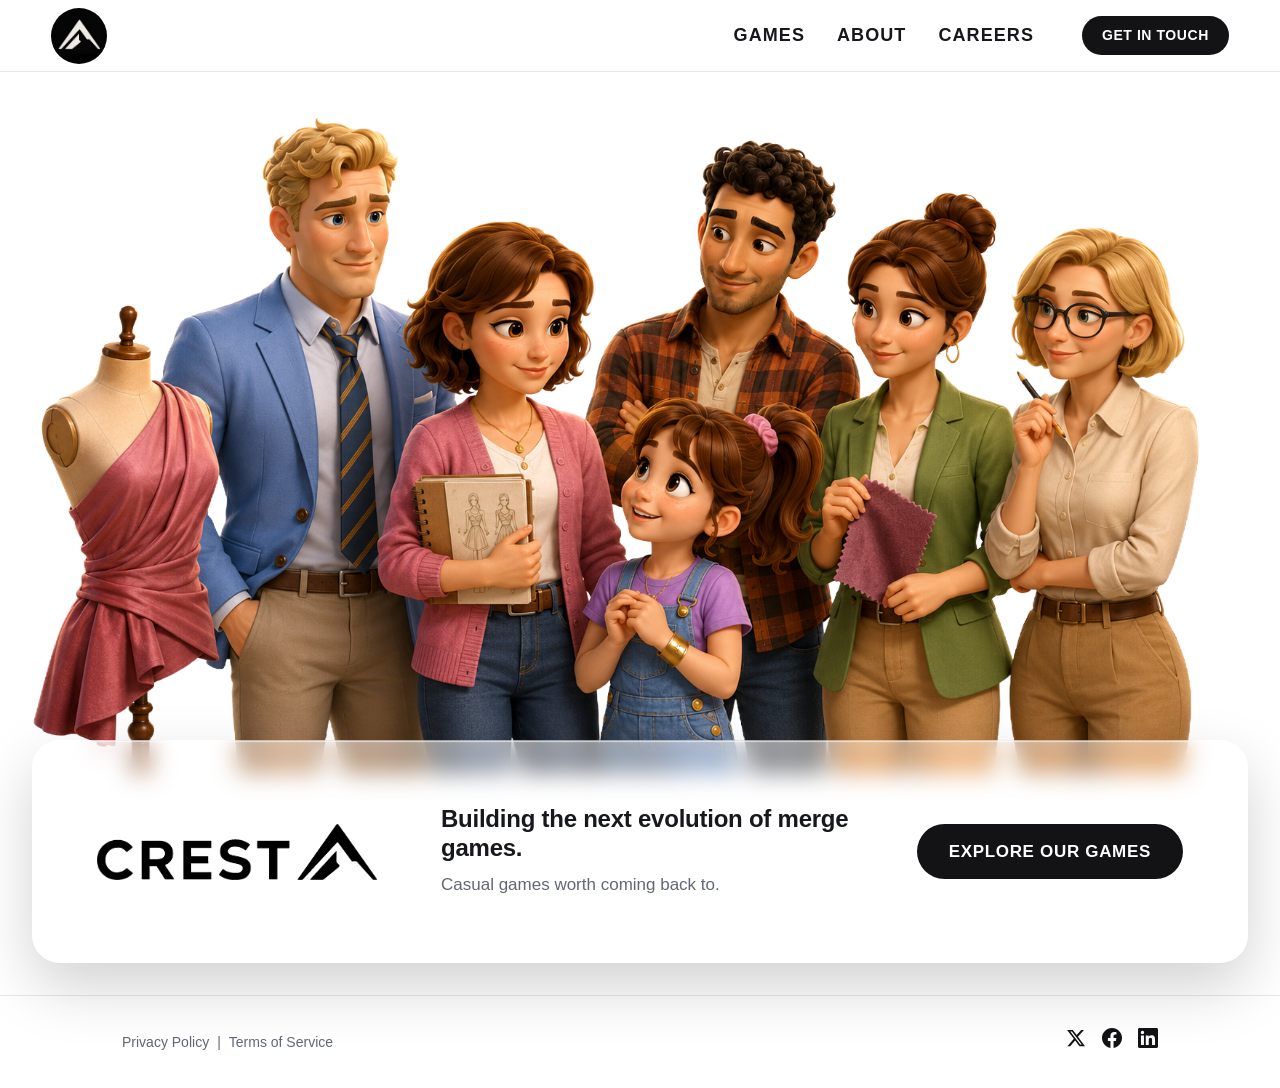
==== commit 465f7cd1: "deploy: Nimble-Games/crest-site@481a004244eaf83fb8e176c6b1210a3681f2beb3" ====
--- a/index.html
+++ b/index.html
@@ -1,3 +1,3 @@
-<!DOCTYPE html><html lang="en"> <head><meta charset="UTF-8"><meta name="viewport" content="width=device-width, initial-scale=1.0"><title>Crest Games — Games that reward quick thinking and elegant execution</title><meta name="description" content="Crest Games — Building engaging casual mobile games worth coming back to."><link rel="canonical" href="https://crest.gs/"><!-- Favicon --><link rel="icon" type="image/png" href="/logo.png"><link rel="apple-touch-icon" href="/logo.png"><!-- Open Graph --><meta property="og:type" content="website"><meta property="og:title" content="Crest Games — Games that reward quick thinking and elegant execution"><meta property="og:description" content="Crest Games — Building engaging casual mobile games worth coming back to."><meta property="og:url" content="https://crest.gs/"><meta property="og:image" content="https://crest.gs/logo-text.png"><meta property="og:site_name" content="Crest Games"><!-- Twitter Card --><meta name="twitter:card" content="summary"><meta name="twitter:title" content="Crest Games — Games that reward quick thinking and elegant execution"><meta name="twitter:description" content="Crest Games — Building engaging casual mobile games worth coming back to."><meta name="twitter:image" content="https://crest.gs/logo-text.png"><!-- Fonts: Satoshi (Fontshare) --><link rel="preconnect" href="https://api.fontshare.com" crossorigin><link href="https://api.fontshare.com/v2/css?f[]=satoshi@300,400,500,700,900&display=swap" rel="stylesheet"><style>.sr-only[data-astro-cid-bbe6dxrz]{position:absolute;width:1px;height:1px;padding:0;margin:-1px;overflow:hidden;clip:rect(0,0,0,0);white-space:nowrap;border:0}.hero[data-astro-cid-bbe6dxrz]{display:flex;flex-direction:column;align-items:center;justify-content:center;min-height:calc(100dvh - var(--header-height));padding:var(--space-lg)}.hero-stage[data-astro-cid-bbe6dxrz]{width:100%;display:flex;justify-content:center}.hero-art[data-astro-cid-bbe6dxrz]{display:block;width:auto;height:auto;max-width:min(1760px,95vw);max-height:calc(100dvh - 240px)}.hero-card[data-astro-cid-bbe6dxrz]{position:relative;z-index:2;width:100%;max-width:420px;margin-top:-27vh;display:flex;flex-direction:column;align-items:center;text-align:center;gap:var(--space-md);background:#0c0c1099;backdrop-filter:blur(18px) saturate(140%);-webkit-backdrop-filter:blur(18px) saturate(140%);border:1px solid rgba(255,255,255,.14);border-radius:28px;box-shadow:0 24px 60px #00000061,inset 0 1px 1px #ffffff29;padding:var(--space-lg) var(--space-lg) var(--space-xl);overflow:hidden}.hero-card[data-astro-cid-bbe6dxrz]:before{content:"";position:absolute;inset:0;border-radius:inherit;pointer-events:none;background:linear-gradient(180deg,#ffffff24,#fff0 40%)}.hero-card[data-astro-cid-bbe6dxrz]>[data-astro-cid-bbe6dxrz]{position:relative;z-index:1}.hero-logo[data-astro-cid-bbe6dxrz]{width:120px;height:auto}.hero-tagline[data-astro-cid-bbe6dxrz]{font-size:var(--font-size-lg);font-weight:900;color:#fff;line-height:1.25;letter-spacing:-.01em}.hero-subtitle[data-astro-cid-bbe6dxrz]{font-size:1.0625rem;font-weight:500;color:#ffffffb8;margin-top:var(--space-sm)}.hero-cta[data-astro-cid-bbe6dxrz]{white-space:nowrap;font-size:var(--font-size-base);padding:.875rem 2rem;background-color:#fff;color:#111114}.hero-cta[data-astro-cid-bbe6dxrz]:hover{background-color:#ffffffd9}@media(max-width:768px){.hero[data-astro-cid-bbe6dxrz]{padding:0 var(--space-md) var(--space-lg)}.hero-card[data-astro-cid-bbe6dxrz]{max-width:340px;margin-top:-14vh;gap:var(--space-lg);padding:var(--space-xl) var(--space-lg)}.hero-logo[data-astro-cid-bbe6dxrz]{width:130px}}
+<!DOCTYPE html><html lang="en"> <head><meta charset="UTF-8"><meta name="viewport" content="width=device-width, initial-scale=1.0"><title>Crest Games — Games that reward quick thinking and elegant execution</title><meta name="description" content="Crest Games — Building engaging casual mobile games worth coming back to."><link rel="canonical" href="https://crest.gs/"><!-- Favicon --><link rel="icon" type="image/png" href="/logo.png"><link rel="apple-touch-icon" href="/logo.png"><!-- Open Graph --><meta property="og:type" content="website"><meta property="og:title" content="Crest Games — Games that reward quick thinking and elegant execution"><meta property="og:description" content="Crest Games — Building engaging casual mobile games worth coming back to."><meta property="og:url" content="https://crest.gs/"><meta property="og:image" content="https://crest.gs/logo-text.png"><meta property="og:site_name" content="Crest Games"><!-- Twitter Card --><meta name="twitter:card" content="summary"><meta name="twitter:title" content="Crest Games — Games that reward quick thinking and elegant execution"><meta name="twitter:description" content="Crest Games — Building engaging casual mobile games worth coming back to."><meta name="twitter:image" content="https://crest.gs/logo-text.png"><!-- Fonts: Satoshi (Fontshare) --><link rel="preconnect" href="https://api.fontshare.com" crossorigin><link href="https://api.fontshare.com/v2/css?f[]=satoshi@300,400,500,700,900&display=swap" rel="stylesheet"><style>.sr-only[data-astro-cid-bbe6dxrz]{position:absolute;width:1px;height:1px;padding:0;margin:-1px;overflow:hidden;clip:rect(0,0,0,0);white-space:nowrap;border:0}.hero[data-astro-cid-bbe6dxrz]{display:flex;flex-direction:column;align-items:center;padding:0 var(--space-lg) var(--space-lg)}.hero-stage[data-astro-cid-bbe6dxrz]{width:100%;display:flex;justify-content:center;padding-top:var(--space-md)}.hero-art[data-astro-cid-bbe6dxrz]{display:block;width:100%;max-width:1400px;height:auto}.hero-card[data-astro-cid-bbe6dxrz]{position:relative;z-index:2;width:100%;max-width:1340px;margin-top:calc(-1 * var(--space-lg));display:flex;flex-direction:row;align-items:center;gap:var(--space-xl);text-align:left;background:#ffffff38;backdrop-filter:blur(12px) saturate(175%);-webkit-backdrop-filter:blur(12px) saturate(175%);border:1px solid rgba(255,255,255,.4);border-radius:28px;box-shadow:0 24px 60px #0000002e,inset 0 1px 1px #fff9;padding:var(--space-xl) var(--space-xl);overflow:hidden}.hero-card[data-astro-cid-bbe6dxrz]:before{content:"";position:absolute;inset:0;border-radius:inherit;pointer-events:none;background:linear-gradient(180deg,#fff6,#fff0 40%)}.hero-card[data-astro-cid-bbe6dxrz]>[data-astro-cid-bbe6dxrz]{position:relative;z-index:1}.hero-logo[data-astro-cid-bbe6dxrz]{width:280px;height:auto;flex-shrink:0}.hero-copy[data-astro-cid-bbe6dxrz]{flex:1;min-width:0}.hero-tagline[data-astro-cid-bbe6dxrz]{font-size:var(--font-size-xl);font-weight:900;color:var(--color-text);line-height:1.2;letter-spacing:-.01em}.hero-subtitle[data-astro-cid-bbe6dxrz]{font-size:1.0625rem;font-weight:500;color:var(--color-text-muted);margin-top:var(--space-sm)}.hero-cta[data-astro-cid-bbe6dxrz]{flex-shrink:0;white-space:nowrap;font-size:var(--font-size-base);padding:.875rem 2rem;background-color:var(--color-accent);color:#fff}.hero-cta[data-astro-cid-bbe6dxrz]:hover{background-color:var(--color-accent-hover)}@media(max-width:768px){.hero[data-astro-cid-bbe6dxrz]{padding:var(--space-md)}.hero-card[data-astro-cid-bbe6dxrz]{flex-direction:column;text-align:center;gap:var(--space-md);max-width:420px;margin-top:calc(-1 * var(--space-lg));padding:var(--space-lg) var(--space-md)}.hero-logo[data-astro-cid-bbe6dxrz]{width:130px}.hero-cta[data-astro-cid-bbe6dxrz]{width:100%}}
 </style>
-<link rel="stylesheet" href="/_astro/BaseLayout.FWkbbMQD.css"></head> <body> <a href="#main-content" class="skip-link">Skip to content</a> <header class="site-header" data-astro-cid-3ef6ksr2> <nav class="nav" aria-label="Main navigation" data-astro-cid-3ef6ksr2> <a href="/" class="nav-logo" aria-label="Crest Games home" data-astro-cid-3ef6ksr2> <img src="/logo.png" alt="" width="56" height="56" data-astro-cid-3ef6ksr2> </a> <ul class="nav-links" id="nav-links" data-astro-cid-3ef6ksr2> <li data-astro-cid-3ef6ksr2> <a href="/games" data-astro-cid-3ef6ksr2> Games </a> </li><li data-astro-cid-3ef6ksr2> <a href="/about" data-astro-cid-3ef6ksr2> About </a> </li><li data-astro-cid-3ef6ksr2> <a href="/careers" data-astro-cid-3ef6ksr2> Careers </a> </li> </ul> <a href="/contact" class="cta-button nav-cta" data-astro-cid-3ef6ksr2>Get in Touch</a> <button class="mobile-menu-toggle" aria-label="Toggle menu" aria-expanded="false" aria-controls="nav-links" data-astro-cid-3ef6ksr2> <span data-astro-cid-3ef6ksr2></span> <span data-astro-cid-3ef6ksr2></span> <span data-astro-cid-3ef6ksr2></span> </button> </nav> </header> <script type="module">const e=document.querySelector(".mobile-menu-toggle"),t=document.getElementById("nav-links");e&&t&&e.addEventListener("click",()=>{const n=e.getAttribute("aria-expanded")==="true";e.setAttribute("aria-expanded",String(!n)),t.classList.toggle("is-open")});</script> <main id="main-content">  <section class="hero" aria-labelledby="hero-heading" data-astro-cid-bbe6dxrz> <h1 id="hero-heading" class="sr-only" data-astro-cid-bbe6dxrz>Crest Games</h1> <div class="hero-stage" data-astro-cid-bbe6dxrz> <img class="hero-art" src="/landing.png" alt="The Merge Mogul cast" loading="eager" data-astro-cid-bbe6dxrz> </div> <div class="hero-card" data-astro-cid-bbe6dxrz> <img src="/logo-full-white.png" alt="Crest Games" class="hero-logo" width="160" height="160" data-astro-cid-bbe6dxrz> <div class="hero-copy" data-astro-cid-bbe6dxrz> <p class="hero-tagline" data-astro-cid-bbe6dxrz>Building the next evolution of merge games.</p> <p class="hero-subtitle" data-astro-cid-bbe6dxrz>Casual games worth coming back to.</p> </div> <a href="/games" class="cta-button hero-cta" data-astro-cid-bbe6dxrz>Explore our games</a> </div> </section>  </main> <footer class="site-footer" data-astro-cid-sz7xmlte> <div class="footer-inner container" data-astro-cid-sz7xmlte> <div class="footer-legal" data-astro-cid-sz7xmlte> <a href="/privacy-policy" data-astro-cid-sz7xmlte>Privacy Policy</a> <span aria-hidden="true" data-astro-cid-sz7xmlte>|</span> <a href="/terms-of-service" data-astro-cid-sz7xmlte>Terms of Service</a> </div> <div class="social-icons" data-astro-cid-dv46nlzh> <a href="#" target="_blank" rel="noopener noreferrer" aria-label="Twitter" data-astro-cid-dv46nlzh> <svg width="20" height="20" viewBox="0 0 24 24" fill="currentColor" xmlns="http://www.w3.org/2000/svg" data-astro-cid-dv46nlzh> <path d="M18.244 2.25h3.308l-7.227 8.26 8.502 11.24H16.17l-5.214-6.817L4.99 21.75H1.68l7.73-8.835L1.254 2.25H8.08l4.713 6.231zm-1.161 17.52h1.833L7.084 4.126H5.117z" data-astro-cid-dv46nlzh></path> </svg> </a> <a href="#" target="_blank" rel="noopener noreferrer" aria-label="Facebook" data-astro-cid-dv46nlzh> <svg width="20" height="20" viewBox="0 0 24 24" fill="currentColor" xmlns="http://www.w3.org/2000/svg" data-astro-cid-dv46nlzh> <path d="M24 12.073c0-6.627-5.373-12-12-12s-12 5.373-12 12c0 5.99 4.388 10.954 10.125 11.854v-8.385H7.078v-3.47h3.047V9.43c0-3.007 1.792-4.669 4.533-4.669 1.312 0 2.686.235 2.686.235v2.953H15.83c-1.491 0-1.956.925-1.956 1.874v2.25h3.328l-.532 3.47h-2.796v8.385C19.612 23.027 24 18.062 24 12.073z" data-astro-cid-dv46nlzh></path> </svg> </a> <a href="#" target="_blank" rel="noopener noreferrer" aria-label="LinkedIn" data-astro-cid-dv46nlzh> <svg width="20" height="20" viewBox="0 0 24 24" fill="currentColor" xmlns="http://www.w3.org/2000/svg" data-astro-cid-dv46nlzh> <path d="M20.447 20.452h-3.554v-5.569c0-1.328-.027-3.037-1.852-3.037-1.853 0-2.136 1.445-2.136 2.939v5.667H9.351V9h3.414v1.561h.046c.477-.9 1.637-1.85 3.37-1.85 3.601 0 4.267 2.37 4.267 5.455v6.286zM5.337 7.433a2.062 2.062 0 01-2.063-2.065 2.064 2.064 0 112.063 2.065zm1.782 13.019H3.555V9h3.564v11.452zM22.225 0H1.771C.792 0 0 .774 0 1.729v20.542C0 23.227.792 24 1.771 24h20.451C23.2 24 24 23.227 24 22.271V1.729C24 .774 23.2 0 22.222 0h.003z" data-astro-cid-dv46nlzh></path> </svg> </a> </div> </div> </footer> </body></html>+<link rel="stylesheet" href="/_astro/BaseLayout.DIKNVP6m.css"></head> <body> <a href="#main-content" class="skip-link">Skip to content</a> <header class="site-header" data-astro-cid-3ef6ksr2> <nav class="nav" aria-label="Main navigation" data-astro-cid-3ef6ksr2> <a href="/" class="nav-logo" aria-label="Crest Games home" data-astro-cid-3ef6ksr2> <img src="/logo-header.png" alt="" width="56" height="56" data-astro-cid-3ef6ksr2> </a> <ul class="nav-links" id="nav-links" data-astro-cid-3ef6ksr2> <li data-astro-cid-3ef6ksr2> <a href="/games" data-astro-cid-3ef6ksr2> Games </a> </li><li data-astro-cid-3ef6ksr2> <a href="/about" data-astro-cid-3ef6ksr2> About </a> </li><li data-astro-cid-3ef6ksr2> <a href="/careers" data-astro-cid-3ef6ksr2> Careers </a> </li> </ul> <a href="/contact" class="cta-button nav-cta" data-astro-cid-3ef6ksr2>Get in Touch</a> <button class="mobile-menu-toggle" aria-label="Toggle menu" aria-expanded="false" aria-controls="nav-links" data-astro-cid-3ef6ksr2> <span data-astro-cid-3ef6ksr2></span> <span data-astro-cid-3ef6ksr2></span> <span data-astro-cid-3ef6ksr2></span> </button> </nav> </header> <script type="module">const e=document.querySelector(".mobile-menu-toggle"),t=document.getElementById("nav-links");e&&t&&e.addEventListener("click",()=>{const n=e.getAttribute("aria-expanded")==="true";e.setAttribute("aria-expanded",String(!n)),t.classList.toggle("is-open")});</script> <main id="main-content">  <section class="hero" aria-labelledby="hero-heading" data-astro-cid-bbe6dxrz> <h1 id="hero-heading" class="sr-only" data-astro-cid-bbe6dxrz>Crest Games</h1> <div class="hero-stage" data-astro-cid-bbe6dxrz> <img class="hero-art" src="/landing.png" alt="The Merge Mogul cast" loading="eager" data-astro-cid-bbe6dxrz> </div> <div class="hero-card" data-astro-cid-bbe6dxrz> <img src="/logo-full.png" alt="Crest Games" class="hero-logo" width="280" height="56" data-astro-cid-bbe6dxrz> <div class="hero-copy" data-astro-cid-bbe6dxrz> <p class="hero-tagline" data-astro-cid-bbe6dxrz>Building the next evolution of merge games.</p> <p class="hero-subtitle" data-astro-cid-bbe6dxrz>Casual games worth coming back to.</p> </div> <a href="/games" class="cta-button hero-cta" data-astro-cid-bbe6dxrz>Explore our games</a> </div> </section>  </main> <footer class="site-footer" data-astro-cid-sz7xmlte> <div class="footer-inner container" data-astro-cid-sz7xmlte> <div class="footer-legal" data-astro-cid-sz7xmlte> <a href="/privacy-policy" data-astro-cid-sz7xmlte>Privacy Policy</a> <span aria-hidden="true" data-astro-cid-sz7xmlte>|</span> <a href="/terms-of-service" data-astro-cid-sz7xmlte>Terms of Service</a> </div> <div class="social-icons" data-astro-cid-dv46nlzh> <a href="#" target="_blank" rel="noopener noreferrer" aria-label="Twitter" data-astro-cid-dv46nlzh> <svg width="20" height="20" viewBox="0 0 24 24" fill="currentColor" xmlns="http://www.w3.org/2000/svg" data-astro-cid-dv46nlzh> <path d="M18.244 2.25h3.308l-7.227 8.26 8.502 11.24H16.17l-5.214-6.817L4.99 21.75H1.68l7.73-8.835L1.254 2.25H8.08l4.713 6.231zm-1.161 17.52h1.833L7.084 4.126H5.117z" data-astro-cid-dv46nlzh></path> </svg> </a> <a href="#" target="_blank" rel="noopener noreferrer" aria-label="Facebook" data-astro-cid-dv46nlzh> <svg width="20" height="20" viewBox="0 0 24 24" fill="currentColor" xmlns="http://www.w3.org/2000/svg" data-astro-cid-dv46nlzh> <path d="M24 12.073c0-6.627-5.373-12-12-12s-12 5.373-12 12c0 5.99 4.388 10.954 10.125 11.854v-8.385H7.078v-3.47h3.047V9.43c0-3.007 1.792-4.669 4.533-4.669 1.312 0 2.686.235 2.686.235v2.953H15.83c-1.491 0-1.956.925-1.956 1.874v2.25h3.328l-.532 3.47h-2.796v8.385C19.612 23.027 24 18.062 24 12.073z" data-astro-cid-dv46nlzh></path> </svg> </a> <a href="#" target="_blank" rel="noopener noreferrer" aria-label="LinkedIn" data-astro-cid-dv46nlzh> <svg width="20" height="20" viewBox="0 0 24 24" fill="currentColor" xmlns="http://www.w3.org/2000/svg" data-astro-cid-dv46nlzh> <path d="M20.447 20.452h-3.554v-5.569c0-1.328-.027-3.037-1.852-3.037-1.853 0-2.136 1.445-2.136 2.939v5.667H9.351V9h3.414v1.561h.046c.477-.9 1.637-1.85 3.37-1.85 3.601 0 4.267 2.37 4.267 5.455v6.286zM5.337 7.433a2.062 2.062 0 01-2.063-2.065 2.064 2.064 0 112.063 2.065zm1.782 13.019H3.555V9h3.564v11.452zM22.225 0H1.771C.792 0 0 .774 0 1.729v20.542C0 23.227.792 24 1.771 24h20.451C23.2 24 24 23.227 24 22.271V1.729C24 .774 23.2 0 22.222 0h.003z" data-astro-cid-dv46nlzh></path> </svg> </a> </div> </div> </footer> </body></html>
--- a/_astro/BaseLayout.DIKNVP6m.css
+++ b/_astro/BaseLayout.DIKNVP6m.css
@@ -0,0 +1 @@
+.site-header[data-astro-cid-3ef6ksr2]{height:var(--header-height);display:flex;align-items:center;position:sticky;top:0;background-color:var(--color-bg);z-index:100;border-bottom:1px solid var(--color-border)}.nav[data-astro-cid-3ef6ksr2]{display:flex;align-items:center;gap:var(--space-lg);width:100%;padding-inline:clamp(1.25rem,4vw,4rem)}.nav-logo[data-astro-cid-3ef6ksr2]{display:inline-flex;align-items:center;justify-content:center;width:56px;height:56px;border-radius:50%;background-color:#131316;overflow:hidden;transition:transform .2s ease,box-shadow .2s ease;flex-shrink:0}.nav-logo[data-astro-cid-3ef6ksr2]:hover{transform:translateY(-1px);box-shadow:0 6px 18px #0000002e;text-decoration:none}.nav-logo[data-astro-cid-3ef6ksr2] img[data-astro-cid-3ef6ksr2]{display:block;width:100%;height:100%;object-fit:cover}.nav-links[data-astro-cid-3ef6ksr2]{display:flex;gap:var(--space-lg);margin-left:auto}.nav-links[data-astro-cid-3ef6ksr2] a[data-astro-cid-3ef6ksr2]{color:var(--color-text);font-weight:900;font-size:1.125rem;text-transform:uppercase;letter-spacing:.06em;text-decoration:none;padding:var(--space-xs) 0;border-bottom:2px solid transparent;transition:border-color .2s ease}.nav-links[data-astro-cid-3ef6ksr2] a[data-astro-cid-3ef6ksr2]:hover,.nav-links[data-astro-cid-3ef6ksr2] a[data-astro-cid-3ef6ksr2][aria-current=page]{border-bottom-color:var(--color-accent);color:var(--color-accent);text-decoration:none}.nav-cta[data-astro-cid-3ef6ksr2]{margin-left:var(--space-md);white-space:nowrap;font-size:var(--font-size-sm);padding:.5rem 1.25rem;background-color:var(--color-accent);color:#fff}.nav-cta[data-astro-cid-3ef6ksr2]:hover{background-color:var(--color-accent-hover)}.mobile-menu-toggle[data-astro-cid-3ef6ksr2]{display:none;flex-direction:column;gap:5px;background:none;border:none;cursor:pointer;padding:var(--space-sm);margin-left:auto}.mobile-menu-toggle[data-astro-cid-3ef6ksr2] span[data-astro-cid-3ef6ksr2]{display:block;width:24px;height:2px;background-color:var(--color-text);border-radius:2px;transition:transform .2s ease,opacity .2s ease}.mobile-menu-toggle[data-astro-cid-3ef6ksr2][aria-expanded=true] span[data-astro-cid-3ef6ksr2]:nth-child(1){transform:translateY(7px) rotate(45deg)}.mobile-menu-toggle[data-astro-cid-3ef6ksr2][aria-expanded=true] span[data-astro-cid-3ef6ksr2]:nth-child(2){opacity:0}.mobile-menu-toggle[data-astro-cid-3ef6ksr2][aria-expanded=true] span[data-astro-cid-3ef6ksr2]:nth-child(3){transform:translateY(-7px) rotate(-45deg)}@media(max-width:768px){.mobile-menu-toggle[data-astro-cid-3ef6ksr2]{display:flex}.nav-links[data-astro-cid-3ef6ksr2]{display:none;position:absolute;top:var(--header-height);left:0;right:0;flex-direction:column;background:var(--color-bg);padding:var(--space-lg);border-bottom:1px solid var(--color-border);gap:var(--space-md)}.nav-links[data-astro-cid-3ef6ksr2].is-open{display:flex}.nav-cta[data-astro-cid-3ef6ksr2]{display:none}.nav-links[data-astro-cid-3ef6ksr2].is-open+.nav-cta[data-astro-cid-3ef6ksr2]{display:none}}.social-icons[data-astro-cid-dv46nlzh]{display:flex;gap:var(--space-md)}.social-icons[data-astro-cid-dv46nlzh] a[data-astro-cid-dv46nlzh]{color:var(--color-accent);transition:opacity .2s ease;text-decoration:none}.social-icons[data-astro-cid-dv46nlzh] a[data-astro-cid-dv46nlzh]:hover{opacity:.7;text-decoration:none}.site-footer[data-astro-cid-sz7xmlte]{border-top:1px solid var(--color-border);padding:var(--space-lg) 0}.footer-inner[data-astro-cid-sz7xmlte]{display:flex;justify-content:space-between;align-items:center;flex-wrap:wrap;gap:var(--space-md)}.footer-legal[data-astro-cid-sz7xmlte]{display:flex;gap:var(--space-sm);align-items:center;font-size:var(--font-size-sm)}.footer-legal[data-astro-cid-sz7xmlte] a[data-astro-cid-sz7xmlte]{color:var(--color-text-muted);text-decoration:none}.footer-legal[data-astro-cid-sz7xmlte] a[data-astro-cid-sz7xmlte]:hover{color:var(--color-accent);text-decoration:underline}.footer-legal[data-astro-cid-sz7xmlte] span[data-astro-cid-sz7xmlte]{color:var(--color-text-muted)}@media(max-width:768px){.footer-inner[data-astro-cid-sz7xmlte]{flex-direction:column;text-align:center}}:root{--color-bg: #FFFFFF;--color-bg-card: #F6F7F9;--color-accent: #131316;--color-accent-hover: #000000;--color-accent-contrast: #FFFFFF;--color-text: #17181C;--color-text-muted: #626873;--color-border: #E6E7EB;--font-family: "Satoshi", -apple-system, BlinkMacSystemFont, "Segoe UI", sans-serif;--font-size-sm: .875rem;--font-size-base: 1.0625rem;--font-size-lg: 1.125rem;--font-size-xl: 1.5rem;--font-size-2xl: 2rem;--font-size-3xl: 3rem;--space-xs: .25rem;--space-sm: .5rem;--space-md: 1rem;--space-lg: 2rem;--space-xl: 4rem;--space-2xl: 8rem;--max-width: 1100px;--header-height: 72px;--radius-sm: 4px;--radius-md: 8px;--radius-lg: 12px}*,*:before,*:after{box-sizing:border-box;margin:0;padding:0}html{scroll-behavior:smooth}body{font-family:var(--font-family);font-size:var(--font-size-base);color:var(--color-text);background-color:var(--color-bg);line-height:1.6;font-weight:500;min-height:100vh;display:flex;flex-direction:column;-webkit-font-smoothing:antialiased;-moz-osx-font-smoothing:grayscale}main{flex:1}img{max-width:100%;height:auto;display:block}a{color:var(--color-accent);text-decoration:none}a:hover{text-decoration:underline}ul{list-style:none}.container{width:100%;max-width:var(--max-width);margin-inline:auto;padding-inline:var(--space-lg)}.cta-button{display:inline-block;background-color:var(--color-accent);color:var(--color-accent-contrast);padding:.75rem 1.75rem;border-radius:999px;font-weight:700;font-size:var(--font-size-base);text-transform:uppercase;letter-spacing:.04em;font-family:var(--font-family);text-decoration:none;border:none;cursor:pointer;transition:background-color .2s ease}.cta-button:hover{background-color:var(--color-accent-hover);text-decoration:none}.page-section{padding:var(--space-xl) 0}.page-header{text-align:center;margin-bottom:var(--space-xl)}.page-header h1{font-size:var(--font-size-2xl);color:var(--color-text);margin-bottom:var(--space-md)}.page-header p{font-size:var(--font-size-lg);color:var(--color-text-muted);max-width:600px;margin-inline:auto}.skip-link{position:absolute;top:-100%;left:var(--space-md);background:var(--color-accent);color:var(--color-accent-contrast);padding:var(--space-sm) var(--space-md);border-radius:var(--radius-sm);z-index:1000;font-weight:600}.skip-link:focus{top:var(--space-md)}h1,h2,h3,h4,h5,h6{font-weight:900;letter-spacing:-.01em}
